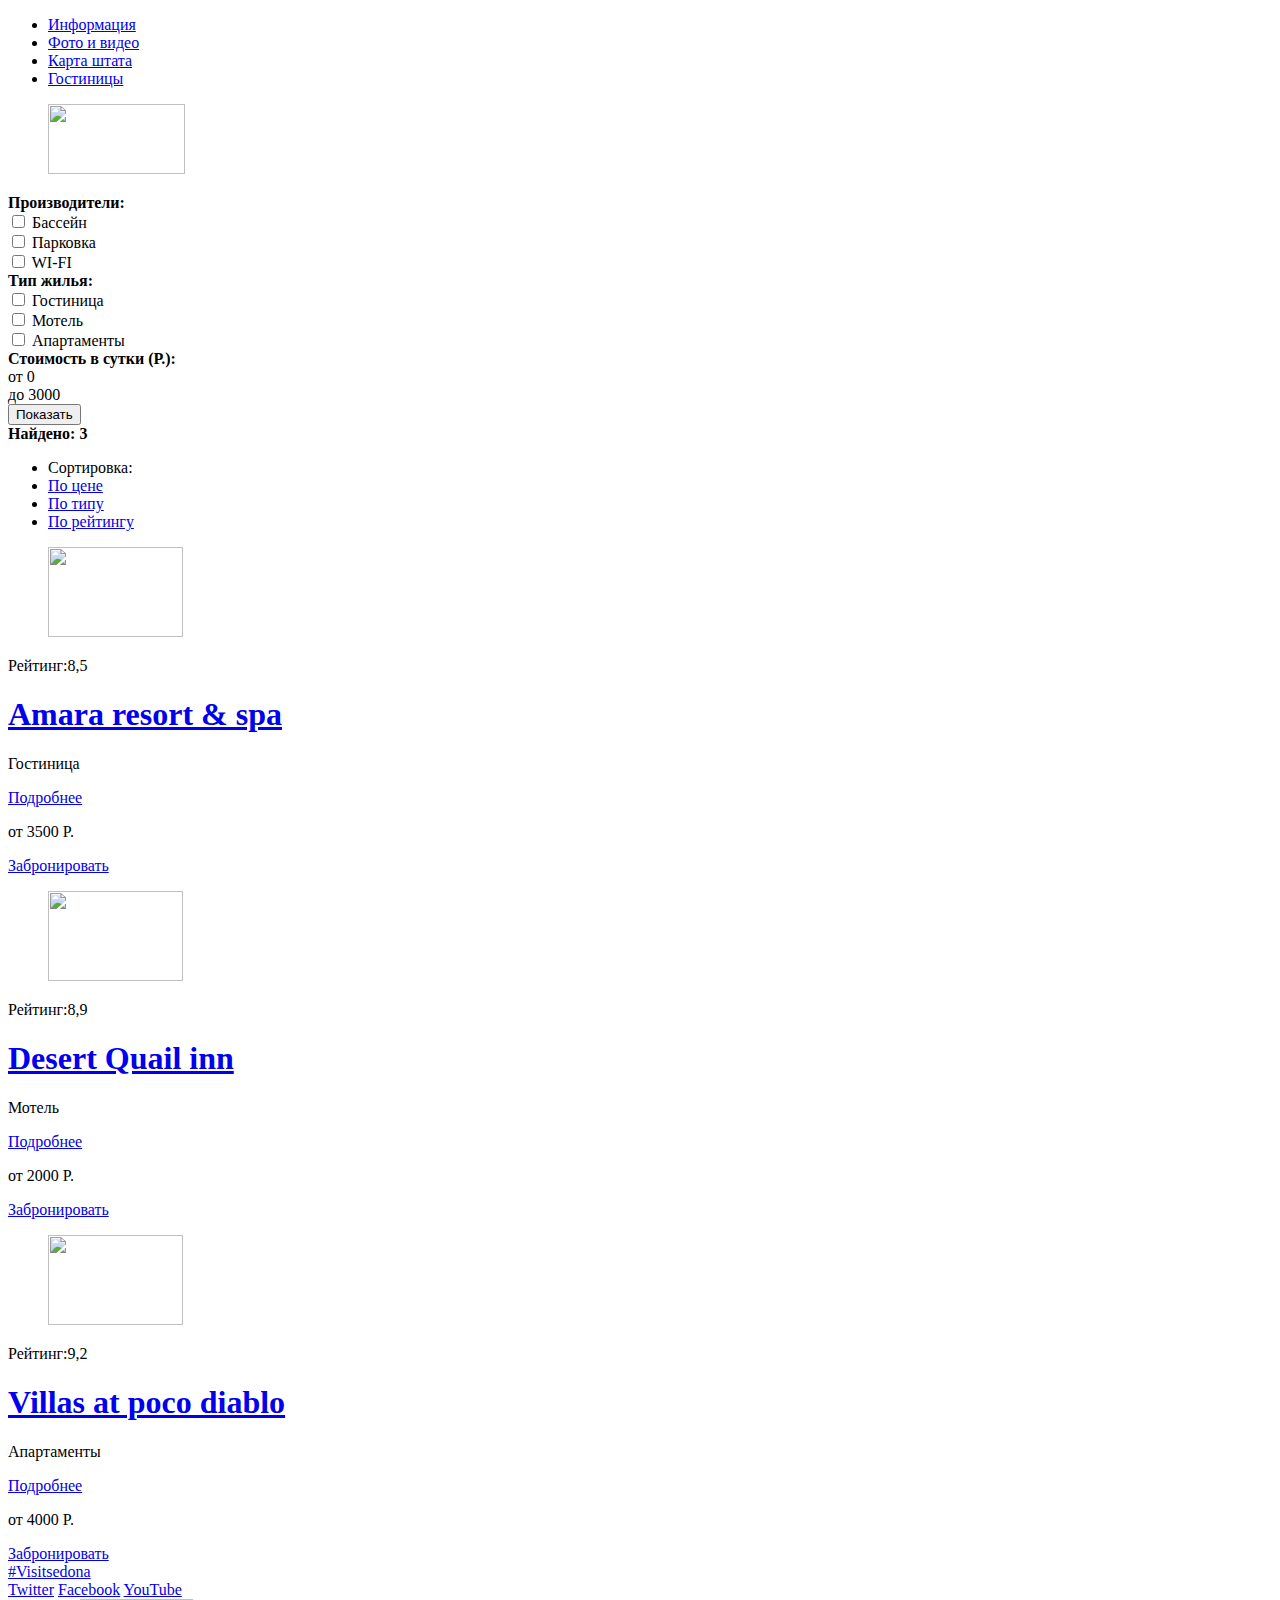
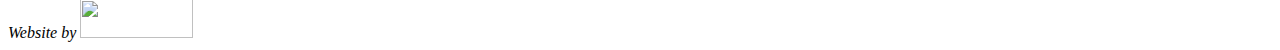
==== catalog.html @ 5a9388bd "Исправила разметку страницы "каталог" личного проекта" ====
<!DOCTYPE html>
<html lang="ru">
	<head>
		<meta charset="utf-8">
    	<title>Sedona</title>
	</head>
	<body>
		<div class="container">
			<header>
				<nav class="main-navigation">
					<ul>
						<li>
							<a href="#">Информация</a>
						</li>
						<li>
							<a href="#">Фото и видео</a>		
						</li>
						<li>
							<a href="#">Карта штата</a>
						</li>
						<li>
							<a href="#">Гостиницы</a>
						</li>
					</ul>
				</nav>
				<figure class="logo">
					<img src="http://placehold.it/137x70" width="137" height="70">
				</figure>
			</header>
			<main>
				<div class="filter">
					<form action="catalog.html" method="past">
						<div class="filter-infrastructure">
							<b>Производители:</b>
							<div>
								<input type="checkbox" name="" id="pool">
								<label for="pool">Бассейн</label>
							</div>
							<div>
								<input type="checkbox" name="" id="parking">
								<label for="parking">Парковка</label>
							</div>
							<div>
								<input type="checkbox" name="" id="wi-fi">
								<label for="wi-fi">WI-FI</label>
							</div>		
						</div>
						<div class="filter-infrastructure">
							<b>Тип жилья:</b>
							<div>
								<input type="checkbox" name="" id="hotel">
								<label for="hotel">Гостиница</label>
							</div>
							<div>
								<input type="checkbox" name="" id="motel">
								<label for="motel">Мотель</label>
							</div>
							<div>
								<input type="checkbox" name="" id="apartments">
								<label for="apartments">Апартаменты</label>
							</div>
						</div>
						<div class="cost-per-day"> <!--Переделать после вебинара на эту тему-->
							<b>Стоимость в сутки (Р.):</b>
							<div class="price">
								<div class="min-price">от 0</div>
								<div class="max-price">до 3000</div>
		            		</div>
							<div class="range-controls">
		                		<div class="scale">
		                			<div class="bar"></div>
		                		</div>
		                		<div class="toggle min-toggle"></div>
		                		<div class="toggle max-toggle"></div>
		            		</div>
		            		<button class="btn">Показать</button>
						</div>
					</form>
				</div>
				<div class="sorting-list">
					<b class="sorting-list-title">Найдено: 3</b>
					<ul>
						<li>Сортировка:</li>
						<li><a class="active" href="#">По цене</a></li>
						<li><a href="#">По типу</a></li>
						<li><a href="#">По рейтингу</a></li>
					</ul>
					<div class="sorting-list-arrow">
						<a href="#"><i class=""></i></a> <!--Добавить стрелки с помощью иконочного шрифта-->
						<a class="active" href="#"><i class=""></i></a><!--Добавить стрелки с помощью иконочного шрифта-->
					</div>
				</div>
				<div class="hotels-item">
					<article class="hotel">
						<figure>
							<img src="http://placehold.it/135x90" width="135" height="90">
						</figure>
					</article>
					<div class="rating">
						<div class="rating-star">
							<i></i> <!--Добавить звездочки-->
							<i></i>
							<i></i>
							<i></i>
						</div>
						<p>Рейтинг:8,5</p>
					</div>
					<div class="hotel-content">
						<a href="#"><h1>Amara resort &amp; spa</h1></a>
						<div class="about-hotel">
							<p>Гостиница</p>
							<a class="btn read-more" href="#">Подробнее</a>
						</div>
						<div class="price-hotel">
							<p>от 3500 P.</p>
							<a class="btn book" href="#">Забронировать</a>
						</div>
					</div>	
				</div>
				<div class="hotels-item">
					<article class="hotel">
						<figure>
							<img src="http://placehold.it/135x90" width="135" height="90">
						</figure>
					</article>
					<div class="rating">
						<div class="rating-star">
							<i></i> <!--Добавить звездочки-->
							<i></i>
						</div>
						<p>Рейтинг:8,9</p>
					</div>
					<div class="hotel-content">
						<a href="#"><h1>Desert Quail inn</h1></a>
						<div class="about-hotel">
							<p>Мотель</p>
							<a class="btn read-more" href="#">Подробнее</a>
						</div>
						<div class="price-hotel">
							<p>от 2000 P.</p>
							<a class="btn book" href="#">Забронировать</a>
						</div>
					</div>	
				</div>
				<div class="hotels-item">
					<article class="hotel">
						<figure>
							<img src="http://placehold.it/135x90" width="135" height="90">
						</figure>
					</article>
					<div class="rating">
						<div class="rating-star">
							<i></i> <!--Добавить звездочки-->
							<i></i>
							<i></i>
						</div>
						<p>Рейтинг:9,2</p>
					</div>
					<div class="hotel-content">
						<a href="#"><h1>Villas at poco diablo</h1></a>
						<div class="about-hotel">
							<p>Апартаменты</p>
							<a class="btn read-more" href="#">Подробнее</a>
						</div>
						<div class="price-hotel">
							<p>от 4000 P.</p>
							<a class="btn book" href="#">Забронировать</a>
						</div>
					</div>	
				</div>	
			</main>
			<footer>
				<a class="hashtag"href="#">#Visitsedona</a>
				<div class="footer-social">
	    			<a class="social-btn social-btn-tw" href="#">Twitter</a>
	    			<a class="social-btn social-btn-fb" href="#">Facebook</a>
	    			<a class="social-btn social-btn-you" href="#">YouTube</a>
				</div>
				<address class="footer-website">
					Website by
					<a class="website" href="#">
	    				<img src="http://placehold.it/113x39" width="113" height="39">
	    			</a>
				</address>
			</footer>
		</div>
	</body>
</html>
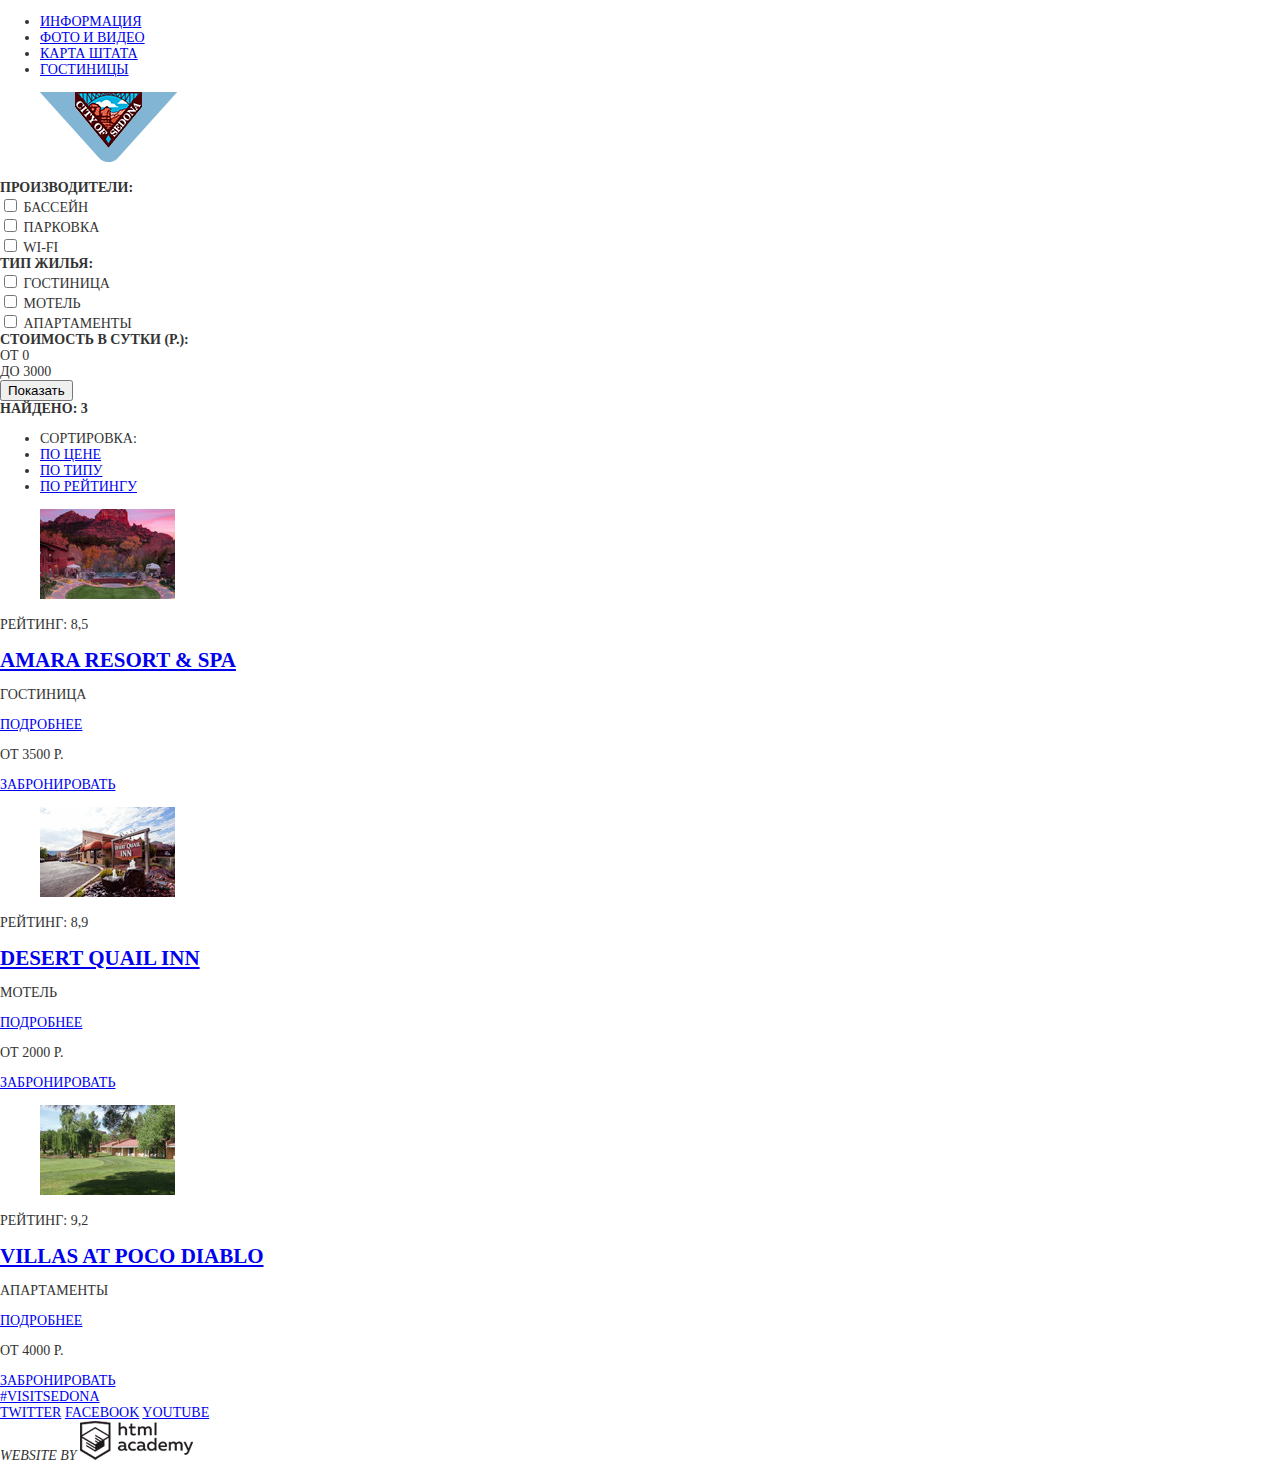
==== commit a7504c5e: "Подготовила графику и текстовые стили личного проекта" ====
--- a/catalog.html
+++ b/catalog.html
@@ -3,6 +3,7 @@
 	<head>
 		<meta charset="utf-8">
     	<title>Sedona</title>
+    	<link href="css/style.css" rel="stylesheet">
 	</head>
 	<body>
 		<div class="container">
@@ -24,7 +25,7 @@
 					</ul>
 				</nav>
 				<figure class="logo">
-					<img src="http://placehold.it/137x70" width="137" height="70">
+					<img src="img/logo.png" width="137" height="70"> <!--Добавить картинку-->
 				</figure>
 			</header>
 			<main>
@@ -93,7 +94,7 @@
 				<div class="hotels-item">
 					<article class="hotel">
 						<figure>
-							<img src="http://placehold.it/135x90" width="135" height="90">
+							<img src="img/content-hotel1.jpg" width="135" height="90"> <!--Добавить картинку-->
 						</figure>
 					</article>
 					<div class="rating">
@@ -103,7 +104,7 @@
 							<i></i>
 							<i></i>
 						</div>
-						<p>Рейтинг:8,5</p>
+						<p>Рейтинг: 8,5</p>
 					</div>
 					<div class="hotel-content">
 						<a href="#"><h1>Amara resort &amp; spa</h1></a>
@@ -120,7 +121,7 @@
 				<div class="hotels-item">
 					<article class="hotel">
 						<figure>
-							<img src="http://placehold.it/135x90" width="135" height="90">
+							<img src="img/content-hotel2.jpg" width="135" height="90"> <!--Добавить картинку-->
 						</figure>
 					</article>
 					<div class="rating">
@@ -128,7 +129,7 @@
 							<i></i> <!--Добавить звездочки-->
 							<i></i>
 						</div>
-						<p>Рейтинг:8,9</p>
+						<p>Рейтинг: 8,9</p>
 					</div>
 					<div class="hotel-content">
 						<a href="#"><h1>Desert Quail inn</h1></a>
@@ -145,7 +146,7 @@
 				<div class="hotels-item">
 					<article class="hotel">
 						<figure>
-							<img src="http://placehold.it/135x90" width="135" height="90">
+							<img src="img/content-hotel3.jpg" width="135" height="90"> <!--Добавить картинку-->
 						</figure>
 					</article>
 					<div class="rating">
@@ -154,7 +155,7 @@
 							<i></i>
 							<i></i>
 						</div>
-						<p>Рейтинг:9,2</p>
+						<p>Рейтинг: 9,2</p>
 					</div>
 					<div class="hotel-content">
 						<a href="#"><h1>Villas at poco diablo</h1></a>
@@ -179,7 +180,7 @@
 				<address class="footer-website">
 					Website by
 					<a class="website" href="#">
-	    				<img src="http://placehold.it/113x39" width="113" height="39">
+	    				<img src="img/logo-html-academy.png" width="113" height="39"> <!--Добавить картинку-->
 	    			</a>
 				</address>
 			</footer>
--- a/css/style.css
+++ b/css/style.css
@@ -0,0 +1,25 @@
+body {
+	color: #333333;
+	font-family: PT Sans;
+	font-size: 14px;
+	margin: 0;
+	text-transform: uppercase;
+}
+
+h1 {
+	font-size: 21px;
+	font-weight: bold;
+	line-height: 26px;
+}
+
+h2.reason-title, h3.features-name {
+	font-size: 21px;
+	font-weight: bold;
+	line-height: 21px;
+}
+
+b.intrested {
+	font-size: 30px;
+	font-weight: bold;
+	line-height: 24px;
+}
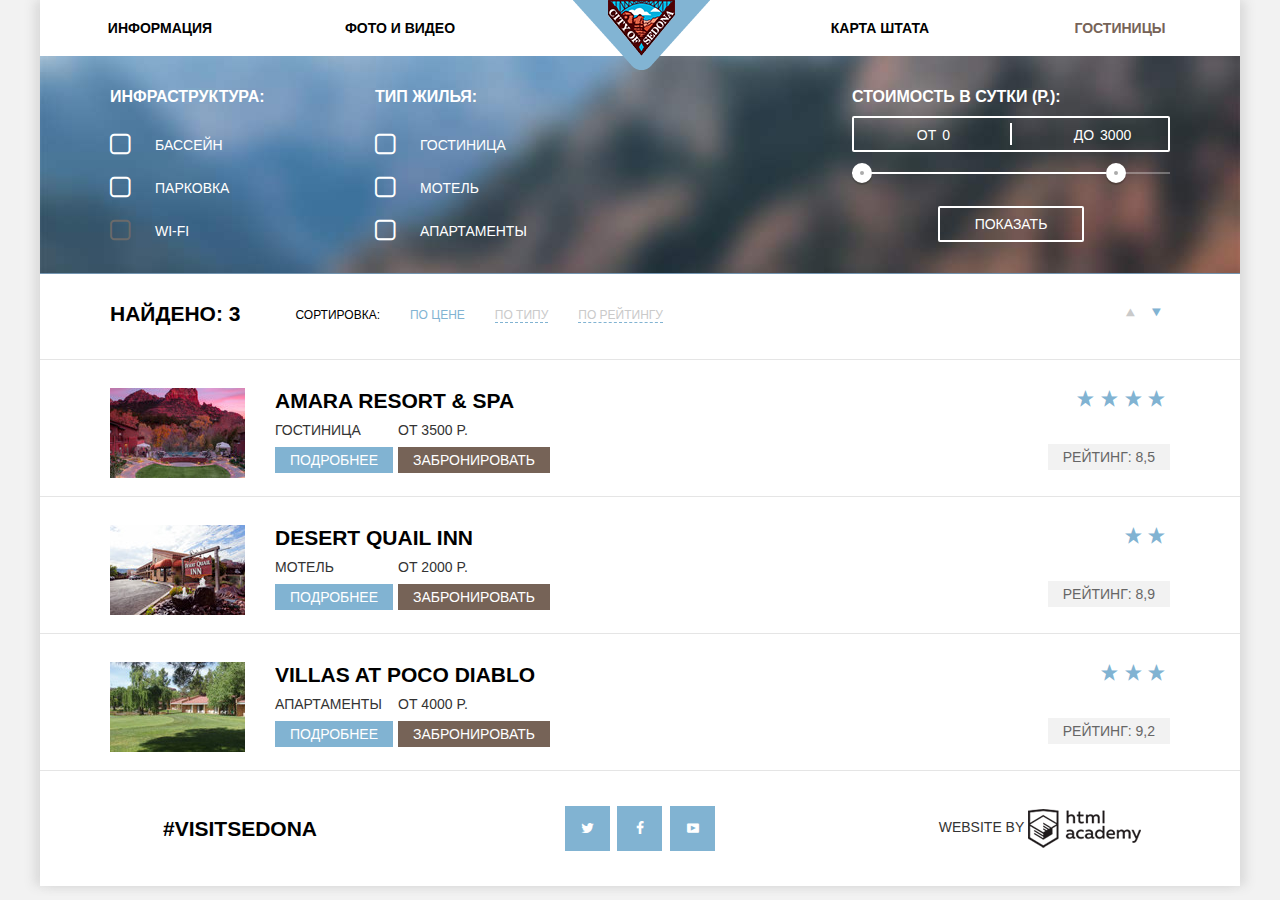
==== commit 21f2bdb2: "Завершила верстку проекта "Седона"" ====
--- a/catalog.html
+++ b/catalog.html
@@ -3,36 +3,28 @@
 	<head>
 		<meta charset="utf-8">
     	<title>Sedona</title>
+    	<link href="css/normalize.css" rel="stylesheet">
     	<link href="css/style.css" rel="stylesheet">
+    	<link rel="stylesheet" href="css/symbols-sedona.css">
 	</head>
 	<body>
 		<div class="container">
-			<header>
-				<nav class="main-navigation">
-					<ul>
-						<li>
-							<a href="#">Информация</a>
-						</li>
-						<li>
-							<a href="#">Фото и видео</a>		
-						</li>
-						<li>
-							<a href="#">Карта штата</a>
-						</li>
-						<li>
-							<a href="#">Гостиницы</a>
-						</li>
-					</ul>
+			<header class="main-menu">
+				<a href="index.html">
+					<img class="logo" src="img/logo.png" width="137" height="70">
+				</a>
+				<nav class="main-navigation clearfix">
+					<a href="#">Информация</a>
+					<a href="#">Фото и видео</a>		
+					<a href="#">Карта штата</a>
+					<a class="active" href="#">Гостиницы</a>
 				</nav>
-				<figure class="logo">
-					<img src="img/logo.png" width="137" height="70"> <!--Добавить картинку-->
-				</figure>
 			</header>
 			<main>
-				<div class="filter">
-					<form action="catalog.html" method="past">
+				<div class="filter wrapper clearfix">
+					<form action="catalog.html" method="post">
 						<div class="filter-infrastructure">
-							<b>Производители:</b>
+							<b class="filter-title">Инфраструктура:</b>
 							<div>
 								<input type="checkbox" name="" id="pool">
 								<label for="pool">Бассейн</label>
@@ -42,12 +34,12 @@
 								<label for="parking">Парковка</label>
 							</div>
 							<div>
-								<input type="checkbox" name="" id="wi-fi">
+								<input type="checkbox" name="" id="wi-fi" disabled="disabled">
 								<label for="wi-fi">WI-FI</label>
 							</div>		
 						</div>
 						<div class="filter-infrastructure">
-							<b>Тип жилья:</b>
+							<b class="filter-title">Тип жилья:</b>
 							<div>
 								<input type="checkbox" name="" id="hotel">
 								<label for="hotel">Гостиница</label>
@@ -61,24 +53,24 @@
 								<label for="apartments">Апартаменты</label>
 							</div>
 						</div>
-						<div class="cost-per-day"> <!--Переделать после вебинара на эту тему-->
-							<b>Стоимость в сутки (Р.):</b>
-							<div class="price">
-								<div class="min-price">от 0</div>
-								<div class="max-price">до 3000</div>
+						<div class="filter-range">
+							<b class="filter-range-title">Стоимость в сутки (Р.):</b>
+							<div class="price-controls">
+								<label class="min-price">от <input type="text" name="min-price" value="0"></label>
+								<label class="max-price">до <input type="text" name="max-price" value="3000"></label>
 		            		</div>
 							<div class="range-controls">
 		                		<div class="scale">
 		                			<div class="bar"></div>
 		                		</div>
-		                		<div class="toggle min-toggle"></div>
-		                		<div class="toggle max-toggle"></div>
+		                		<div class="range-toggle range-toggle-min"></div>
+		                		<div class="range-toggle range-toggle-max"></div>
 		            		</div>
-		            		<button class="btn">Показать</button>
+		            		<button class="btn-transparent" type="submit">Показать</button>
 						</div>
 					</form>
 				</div>
-				<div class="sorting-list">
+				<div class="sorting-list wrapper clearfix">
 					<b class="sorting-list-title">Найдено: 3</b>
 					<ul>
 						<li>Сортировка:</li>
@@ -87,22 +79,22 @@
 						<li><a href="#">По рейтингу</a></li>
 					</ul>
 					<div class="sorting-list-arrow">
-						<a href="#"><i class=""></i></a> <!--Добавить стрелки с помощью иконочного шрифта-->
-						<a class="active" href="#"><i class=""></i></a><!--Добавить стрелки с помощью иконочного шрифта-->
+						<a href="#"><i class="icon-up-dir"></i></a>
+						<a class="active" href="#"><i class="icon-down-dir"></i></a>
 					</div>
 				</div>
-				<div class="hotels-item">
+				<div class="hotels-item wrapper">
 					<article class="hotel">
-						<figure>
-							<img src="img/content-hotel1.jpg" width="135" height="90"> <!--Добавить картинку-->
+						<figure class="hotel-image">
+							<img src="img/content-hotel1.jpg" width="135" height="90">
 						</figure>
 					</article>
 					<div class="rating">
 						<div class="rating-star">
-							<i></i> <!--Добавить звездочки-->
-							<i></i>
-							<i></i>
-							<i></i>
+							<i class="icon-star"></i>
+							<i class="icon-star"></i>
+							<i class="icon-star"></i>
+							<i class="icon-star"></i>
 						</div>
 						<p>Рейтинг: 8,5</p>
 					</div>
@@ -110,24 +102,24 @@
 						<a href="#"><h1>Amara resort &amp; spa</h1></a>
 						<div class="about-hotel">
 							<p>Гостиница</p>
-							<a class="btn read-more" href="#">Подробнее</a>
+							<a class="btn blue" href="#">Подробнее</a>
 						</div>
 						<div class="price-hotel">
 							<p>от 3500 P.</p>
-							<a class="btn book" href="#">Забронировать</a>
+							<a class="btn brown" href="#">Забронировать</a>
 						</div>
 					</div>	
 				</div>
-				<div class="hotels-item">
+				<div class="hotels-item wrapper">
 					<article class="hotel">
-						<figure>
-							<img src="img/content-hotel2.jpg" width="135" height="90"> <!--Добавить картинку-->
+						<figure class="hotel-image">
+							<img src="img/content-hotel2.jpg" width="135" height="90">
 						</figure>
 					</article>
 					<div class="rating">
 						<div class="rating-star">
-							<i></i> <!--Добавить звездочки-->
-							<i></i>
+							<i class="icon-star"></i>
+							<i class="icon-star"></i>
 						</div>
 						<p>Рейтинг: 8,9</p>
 					</div>
@@ -135,25 +127,25 @@
 						<a href="#"><h1>Desert Quail inn</h1></a>
 						<div class="about-hotel">
 							<p>Мотель</p>
-							<a class="btn read-more" href="#">Подробнее</a>
+							<a class="btn blue" href="#">Подробнее</a>
 						</div>
 						<div class="price-hotel">
 							<p>от 2000 P.</p>
-							<a class="btn book" href="#">Забронировать</a>
+							<a class="btn brown" href="#">Забронировать</a>
 						</div>
 					</div>	
 				</div>
-				<div class="hotels-item">
+				<div class="hotels-item wrapper">
 					<article class="hotel">
-						<figure>
-							<img src="img/content-hotel3.jpg" width="135" height="90"> <!--Добавить картинку-->
+						<figure class="hotel-image">
+							<img src="img/content-hotel3.jpg" width="135" height="90">
 						</figure>
 					</article>
 					<div class="rating">
 						<div class="rating-star">
-							<i></i> <!--Добавить звездочки-->
-							<i></i>
-							<i></i>
+							<i class="icon-star"></i>
+							<i class="icon-star"></i>
+							<i class="icon-star"></i>
 						</div>
 						<p>Рейтинг: 9,2</p>
 					</div>
@@ -161,27 +153,27 @@
 						<a href="#"><h1>Villas at poco diablo</h1></a>
 						<div class="about-hotel">
 							<p>Апартаменты</p>
-							<a class="btn read-more" href="#">Подробнее</a>
+							<a class="btn blue" href="#">Подробнее</a>
 						</div>
 						<div class="price-hotel">
 							<p>от 4000 P.</p>
-							<a class="btn book" href="#">Забронировать</a>
+							<a class="btn brown" href="#">Забронировать</a>
 						</div>
 					</div>	
 				</div>	
 			</main>
-			<footer>
-				<a class="hashtag"href="#">#Visitsedona</a>
+			<footer class="footer-wrapper clearfix">
+				<div class="footer-hashtag">
+					<a class="hashtag" href="#">#Visitsedona</a>
+				</div>
 				<div class="footer-social">
-	    			<a class="social-btn social-btn-tw" href="#">Twitter</a>
-	    			<a class="social-btn social-btn-fb" href="#">Facebook</a>
-	    			<a class="social-btn social-btn-you" href="#">YouTube</a>
+	    			<a class="social-btn" href="#">Twitter <i class="icon-twitter"></i></a>
+	    			<a class="social-btn" href="#">Facebook <i class="icon-facebook"></i></a>
+	    			<a class="social-btn" href="#">YouTube <i class="icon-youtube"></i></a>
 				</div>
 				<address class="footer-website">
-					Website by
-					<a class="website" href="#">
-	    				<img src="img/logo-html-academy.png" width="113" height="39"> <!--Добавить картинку-->
-	    			</a>
+					<span>Website by</span>
+					<a class="website" href="#"></a>
 				</address>
 			</footer>
 		</div>
--- a/css/style.css
+++ b/css/style.css
@@ -1,15 +1,82 @@
+* {
+	box-sizing: border-box;
+}
+
 body {
+	background-color: #f2f2f2;
 	color: #333333;
-	font-family: PT Sans;
+	font-family: "PT Sans", "Arial", sans-serif;
 	font-size: 14px;
 	margin: 0;
+	padding: 0;
 	text-transform: uppercase;
 }
 
+@font-face {
+  font-weight: normal;
+  font-style: normal;
+
+  font-family: "symbols-sedona";
+  src: url("../fonts/symbols-sedona.woff") format("woff"),
+       url("../fonts/symbols-sedona.woff2") format("woff2");
+}
+
+[class^="icon-"]::before,
+[class*=" icon-"]::before {
+  display: inline-block;
+  width: 1em;
+  margin-right: 0.2em;
+  margin-left: 0.2em;
+
+  font-weight: normal;
+  line-height: 1em;
+  font-family: "symbols-sedona";
+  text-align: center;
+  text-transform: none;
+  text-decoration: inherit;
+  font-style: normal;
+  font-variant: normal;
+
+  speak: none;
+}
+
+.icon-facebook::before { content: "\66"; } /* "f" */
+.icon-twitter::before { content: "\74"; } /* "t" */
+.icon-up-dir::before { content: "\25b2"; } /* "▲" */
+.icon-down-dir::before { content: "\25bc"; } /* "▼" */
+.icon-star::before { content: "\2605"; } /* "★" */
+.icon-check-off::before { content: "\2610"; } /* "☐" */
+.icon-check-on::before { content: "\2611"; } /* "☑" */
+.icon-calendar::before { content: "\e800"; } /* "" */
+.icon-plus::before { content: "\e801"; } /* "" */
+.icon-minus::before { content: "\e802"; } /* "" */
+.icon-youtube::before { content: "\f39e"; } /* "" */
+
+.clearfix {
+	content: "";
+	display: table;
+	clear: both;
+}
+
+.container {
+	background-color: #ffffff;
+	box-shadow: 6px 0 10px 0 #dbdbdb, 
+				-6px 0 10px 0 #dbdbdb;
+	margin: 0 auto;
+	width: 100%;
+	max-width: 1200px;
+	min-width: 768px;
+}
+
 h1 {
+	color: #000000;
 	font-size: 21px;
 	font-weight: bold;
 	line-height: 26px;
+}
+
+h3 {
+	color: #000000;
 }
 
 h2.reason-title, h3.features-name {
@@ -18,8 +85,796 @@
 	line-height: 21px;
 }
 
-b.intrested {
+b.interested-title {
 	font-size: 30px;
 	font-weight: bold;
 	line-height: 24px;
 }
+
+a {
+	color: #000000;
+	text-decoration: none;
+}
+
+img.logo {
+	margin-left: -67px;
+	left: 50%;
+	position: absolute;
+}
+
+.main-navigation {
+	width: 100%;
+}
+
+.main-navigation a {
+	display: block;
+	float: left;
+	font-weight: bold;
+	padding: 20px 0;
+	text-align: center;
+	width: 20%;
+} 
+
+.main-navigation a:hover {
+	color: #81b3d2;
+}
+
+.main-navigation a:active {
+	color: #cacaca;
+}
+
+.main-navigation a.active {
+	color: #766357;
+}
+
+.main-navigation a.active:hover {
+	color: #604e43;
+}
+
+.main-navigation a.active:active {
+	color: #dbd8d5;
+}
+
+.main-navigation a:nth-child(3) {
+	margin-left: 20%;
+}
+
+.promo-block {
+	background: #e4f1f9 url(../img/promo-block-bg.jpg) no-repeat;
+	text-align: center;
+	background-position: 50% 50%;
+}
+
+.promo-block .frame {
+	background: url(../img/promo-block-frame.png) no-repeat;
+	padding: 75px 0;
+	background-position: bottom center;
+}
+
+.reasons {
+	margin: 0 auto;
+	padding: 60px 0;
+	text-align: center;
+	width: 575px;
+}
+
+.reasons h1 {
+	padding: 0;
+	margin: 0;
+	margin-bottom: 32px;
+}
+
+.reasons p {
+	padding: 0;
+	margin: 0;
+}
+
+.main-reason {
+	color: #ffffff;
+	margin: 0;
+	width: 100%;
+	background-repeat: no-repeat;
+}
+
+.main-reason.reason-first {
+	background-image: url(../img/reason-image1.jpg);
+	background-position: center right;
+}
+
+.main-reason.reason-second {
+	background-image: url(../img/reason-image2.jpg);
+	background-position: center left;
+}
+
+.main-reason .reason-item {
+	width: 33.33333%;
+	background-color: #81b3d2;
+}
+
+.main-reason.reason-second .reason-item {
+	float: right;
+}
+
+.features-item,
+.reason-item {
+	float: left;
+	text-align: center;
+	width: 33.33333%;
+}
+
+.features {
+	width: 100%;
+}
+
+.features-item {
+	padding-top: 55px;
+    padding-bottom: 60px;
+}
+
+.features-item h3.features-name,
+.reason-item p.reason-number {
+	margin: 0;
+	margin-bottom: 27px;
+	margin-top: 27px;
+} 
+
+.features-item p.features-text {
+	padding: 0 45px;
+	margin: 0;
+}
+
+.reason-item {
+	padding-top: 45px;
+	padding-bottom: 38px;
+}
+
+.reason-item h2.reason-title {
+	margin: 0;
+	padding: 0;
+	padding: 0 50px;
+}
+
+.reason-item p.reason-text {
+	margin: 0;
+	word-wrap: break-word;
+    padding: 0 35px;
+}
+
+.additional-reasons {
+	background-color: #eeeeee;
+	width: 100%;
+}
+
+.interested {
+	margin: 0 auto;
+	padding-top: 60px;
+	text-align: center;
+	width: 480px;
+}
+
+b.interested-title {
+	padding: 0;
+	margin: 0;
+	margin-bottom: 30px;
+}
+
+p.interested-text {
+	line-height: 24px;
+	padding: 0;
+	margin: 0;
+	margin-top: 28px;
+	margin-bottom: 45px;
+}
+
+.form-wrapper p {
+	background-color: #766357;
+    color: #ffffff;
+    font-size: 21px;
+    font-weight: bold;
+    line-height: 26px;
+    margin: 0 auto;
+    padding: 29px 0;
+    text-align: center;
+    width: 575px;
+}
+
+.form {
+	background-color: #ffffff;
+	margin: 0 auto;
+    padding: 55px;
+    width: 575px;
+    font-size: 14px;
+    line-height: 26px;
+    font-weight: bold;
+}
+
+.form .btn {
+    background-color: #81b3d2;
+    color: #ffffff;
+    font-size: 21px;
+    font-weight: bold;
+    text-transform: uppercase;
+    font-family: "PT Sans", "Arial", sans-serif;
+    width: 458px;
+    border: none;
+    padding: 16px;
+    margin-top: 50px;
+}
+
+.form .btn:hover {
+    background-color: #669ec0;
+}
+
+.form .btn:active {
+    background-color: #5496bd;
+    color: #94b9d2;
+}
+
+.form-input {
+	margin-bottom: 35px;
+	width: 458px;
+    padding-bottom: 35px;
+}
+
+.form-input label {
+	float: left;
+	width: 113px;
+	cursor: pointer;
+	line-height: 39px;
+}
+
+.input-calendar {
+	float: left;
+	width: 345px;
+	position: relative;
+}
+
+.input-calendar i.icon-calendar {
+	position: absolute;
+    font-size: 21px;
+    color: #c2c2c2;
+    right: 3px;
+    top: calc(50% - 12.5px);
+    cursor: pointer;
+}
+
+.input-calendar i.icon-calendar:hover {
+	color: #000000;
+}
+
+.input-calendar i.icon-calendar:active {
+	color: #81b3d2;
+}
+
+.form-input input[type="text"],
+.form-input-adults input[type="text"],
+.form-input-children input[type="text"] {
+	background-color: #f2f2f2;
+	border: none;
+	font-family: "PT Sans", "Arial", sans-serif;
+	font-size: 14px;
+	font-weight: bold;
+	text-transform: uppercase;
+	padding: 10px;
+	outline: none;
+	width: 100%;
+}
+
+.form-input input[type="text"]:hover {
+	background-color: #ebebeb;
+	cursor: pointer;
+}
+
+.form-input input[type="text"]:focus {
+	background-color: #ffffff;
+	outline: 1px solid #e5e5e5;
+}
+
+.input-minus-plus input[type="text"] {
+	width: 114px;
+}
+
+.input-minus-plus {
+	width: 114px;
+	display: inline-block;
+	position: relative;
+}
+
+.input-minus-plus input[type="text"]:hover {
+	background-color: #ebebeb;
+	cursor: pointer;
+}
+
+.input-minus-plus input[type="text"]:focus {
+	background-color: #ffffff;
+	outline: 1px solid #e5e5e5;
+}
+
+.input-minus-plus i.icon-plus {
+    position: absolute;
+    font-size: 14px;
+    line-height: 26px;
+    color: #c2c2c2;
+    right: 5px;
+    top: calc(50% - 13px);
+    cursor: pointer;
+}
+
+.input-minus-plus i.icon-minus {
+    position: absolute;
+    font-size: 14px;
+    line-height: 26px;
+    color: #c2c2c2;
+    right: 85px;
+    top: calc(50% - 13px);
+    cursor: pointer;
+}
+
+.input-minus-plus i.icon-minus:hover,
+.input-minus-plus i.icon-plus:hover {
+	color: #000000;
+}
+
+.input-minus-plus i.icon-minus:active,
+.input-minus-plus i.icon-plus:active {
+	color: #81b3d2;
+}
+
+.form-input-adults input[type="text"],
+.form-input-children input[type="text"] {
+	text-align: center;
+}
+
+.form-input-adults,
+.form-input-children {
+	float: left;
+}
+
+.form-input-adults label {
+    float: left;
+    width: 113px;
+    line-height: 36px;
+}
+
+.form-input-adults .input-minus-plus {
+    width: 114px;
+    position: relative;
+    float: left;
+}
+
+.form-input-children .input-minus-plus {
+	float: left;
+}
+
+.form-input-children label {
+	padding-left: 55px;
+    float: left;
+    padding-right: 25px;
+    line-height: 39px;
+}
+
+.wrapper {
+	padding-left: 70px;
+	padding-right: 70px;
+}
+
+.filter {
+	background: #7395b1 url(../img/filter-bg.jpg) no-repeat;
+	color: #ffffff;
+	padding-top: 30px;
+	padding-bottom: 10px;
+	padding-left: 70px;
+    padding-right: 70px;
+    width: 100%;
+}
+
+b.filter-title {
+	display: block;
+	font-size: 16px;
+	line-height: 21px;
+	margin-bottom: 28px;
+}
+
+input[type="checkbox"] {
+	display: none;
+}
+
+input[type="checkbox"] + label {
+	display: block;
+	margin: 22px 0;
+	line-height: 21px;
+	padding-left: 45px;
+	position: relative;
+	cursor: pointer;
+}
+
+input[type="checkbox"] + label::before {
+	content: "\2610";
+	position: absolute;
+	top: 0;
+	left: 0;
+	width: 10px;
+	height: 10px;
+	font-family: "symbols-sedona";
+	font-size: 26px;
+}
+
+input[type="checkbox"]:checked + label::before {
+	content: "\2611";
+}
+
+input[type="checkbox"]:disabled + label::before {
+	content: "\2610";
+	color: #6a6a6a;
+}
+
+.filter-infrastructure {
+	float: left;
+	width: 25%;
+}
+
+.filter-range {
+	float: right;
+	width: 30%;
+}
+
+b.filter-range-title {
+	display: block;
+	font-size: 16px;
+	line-height: 21px;
+	margin-bottom: 9px;
+}
+
+.price-controls {
+	position: relative;
+	border: 2px solid #ffffff;
+	border-radius: 2px;
+	font-size: 0;
+	height: 36px;
+	margin-bottom: 20px;
+}
+
+.price-controls::after {
+	content: "";
+	position: absolute;
+	top: 50%;
+	left: 50%;
+	background: #ffffff;
+	transform: translate(-50%, -50%);
+	width: 2px;
+	height: 22px;
+}
+
+.price-controls label {
+	display: inline-block;
+	font-size: 14px;
+	line-height: 32px;
+	vertical-align: top;
+	cursor: pointer;
+}
+
+.price-controls .min-price,
+.price-controls .max-price {
+	width: 50%;
+	padding-left: 20%;
+}
+
+.price-controls input {
+	width: 59%;
+	margin: 0;
+	color: inherit;
+	font: inherit;
+	background: none;
+	border: none;
+	outline: none;
+}
+
+.range-controls {
+	position: relative;
+	margin-bottom: 32px;
+}
+
+.range-controls .scale {
+	height: 2px;
+	background: rgba(255, 255, 255, 0.3);
+}
+
+.range-controls .bar {
+	width: 80%;
+	height: 2px;
+	background: #ffffff;
+}
+
+.range-toggle {
+	position: absolute;
+	top: -9px;
+	padding: 2px;
+	background: #ababab;
+	border: 8px solid #ffffff;
+	border-radius: 50%;
+	box-shadow: 0 2px 1px 0 rgba(0, 1, 1, 0.2);
+	cursor: pointer;
+}
+
+.range-toggle:hover {
+	background: #1c4f80;
+}
+
+.range-toggle-min {
+	left: 0;
+}
+
+.range-toggle-max {
+	left: 80%;
+}
+
+.btn-transparent {
+	display: block;
+	margin: 0 auto;
+	padding: 6px 35px;
+	font-size: 14px;
+	line-height: 20px;
+	color: #ffffff;
+	text-transform: uppercase;
+	background: transparent;
+	border: 2px solid #ffffff;
+	border-radius: 2px;
+	outline: none;
+	cursor: pointer; 
+}
+
+.btn-transparent:hover {
+	color: #000000;
+	background: #ffffff;
+}
+
+.sorting-list, .hotels-item {
+	border-bottom: 1px solid #e5e5e5;
+	padding-bottom: 28px;
+	padding-top: 28px;
+	width: 100%;
+}
+
+b.sorting-list-title {
+	color: #000000;
+	font-size: 21px;
+	float: left;
+}
+
+.sorting-list ul {
+	display: inline-block;
+	line-height: 26px;
+	margin-bottom: 0;
+	margin-top: 0;
+}
+
+.sorting-list li {
+	color: #000000;
+	float: left;
+	font-size: 12px;
+	list-style-type: none;
+	padding-left: 15px;
+	padding-right: 15px;
+}
+
+.sorting-list a.active {
+	border-bottom: none;
+	color: #81b3d2;
+}
+
+.sorting-list a {
+	border-bottom: 1px dashed #81b3d2;
+	color: #cacaca;
+}
+
+.sorting-list a:hover {
+	color: #81b3d2;
+}
+
+.sorting-list a:active {
+	color: #000000;
+}
+
+.sorting-list-arrow {
+	float: right;
+	font-size: 0;
+}
+
+.sorting-list-arrow a {
+	border-bottom: none;
+	font-size: 19px;
+}
+
+.hotels-item .hotel-image {
+	padding: 0;
+	margin: 0;
+	line-height: 0;
+}
+
+.hotels-item .hotel {
+	float: left;
+	padding-right: 30px;
+}
+
+.hotels-item .rating {
+	float: right;
+}
+
+.hotels-item .rating p {
+	background-color: #f2f2f2;
+	color: #666666;
+	margin: 0;
+	padding: 5px 15px;
+}
+
+.hotels-item .rating-star {
+	color: #81b3d2;
+	font-size: 0;
+	margin-bottom: 34px;
+	text-align: right;
+}
+
+.hotels-item .rating-star i {
+	font-size: 19px;
+}
+
+.rating-star .icon-star { 
+	margin: 0; 
+	margin-left: -3px;
+}
+
+.hotel-content h1 {
+	margin: 0;
+}
+
+.hotel-content a h1 {
+	color: #000000;
+}
+
+.hotel-content a:hover h1 {
+	color: #81b3d2;
+}
+
+.hotel-content a:active h1 {
+	color: #cacaca;
+}
+
+.hotel-content p {
+	color: #333333;
+	font-size: 14px;
+	margin-bottom: 14px;
+	margin-top: 8px;
+}
+
+.hotel-content .about-hotel {
+	float: left;
+	margin-right: 5px;
+}
+
+.hotel-content .price-hotel {
+	display: inline-block;
+}
+
+.hotel-content a.btn {
+	padding: 5px 15px;
+}
+
+.hotel-content a.blue {
+	background-color: #81b3d2;
+	color: #ffffff;
+}
+
+.hotel-content a.blue:hover {
+	background-color: #669ec0;
+}
+
+.hotel-content a.blue:active {
+	background-color: #5496bd;
+	color: #94b9d2;
+}
+
+.hotel-content a.brown {
+	background-color: #766357;
+	color: #ffffff;
+}
+
+.hotel-content a.brown:hover {
+	background-color: #604e43;
+}
+
+.hotel-content a.brown:active {
+	background-color: #503e33;
+	color: #928a85;
+}
+
+.map {
+	background: #f2f1ef url(../img/map.jpg) no-repeat;
+	padding-bottom: 80px;
+	background-position: 50% 50%;
+	width: 100%;
+}
+
+.footer-wrapper {
+	padding: 35px 0 35px 0;
+	width: 100%;
+}
+
+.footer-hashtag {
+	display: inline-block;
+    vertical-align: middle;
+    text-align: center;
+    width: 33.33333%;
+} 
+
+.footer-social {
+	display: inline-block;
+	text-align: center;
+    width: 33.33333%;
+}
+
+.footer-website {
+	display: inline-block;
+	font-style: normal;
+	text-align: center;
+	width: 33.33333%;
+}
+
+.footer-website span {
+	display: inline-block;
+	text-align: left;
+}
+
+a.hashtag {
+	font-size: 21px;
+	font-weight: bold;
+}
+
+a.social-btn {
+	background-color: #81b3d2;
+	color: #ffffff;
+	display: inline-block;
+	font-size: 0;
+	height: 45px;
+	margin-right: 4px;
+	position: relative;
+	text-align: center;
+	width: 45px;
+	vertical-align: middle;
+}
+
+a.social-btn i {
+	font-size: 14px;
+	line-height: 45px;
+}
+
+a.social-btn:hover {
+	background-color: #669ec0;
+}
+
+a.social-btn:active {
+	background-color: #5496bd;
+	color: #88b6d1;
+}
+
+a.social-btn:last-child {
+	margin-right: 0;
+}
+
+a.website {
+	display: inline-block;
+	height: 39px;
+	width: 113px;
+	background: #ffffff url(../img/logo-html-academy.png) no-repeat;
+	vertical-align: middle;
+}
+
+a.website:hover {
+	background: #ffffff url(../img/logo-html-academy-blue.png) no-repeat;
+}
+
+a.website:active {
+	background: #ffffff url(../img/logo-html-academy-gray.png) no-repeat;
+}
+
+
+
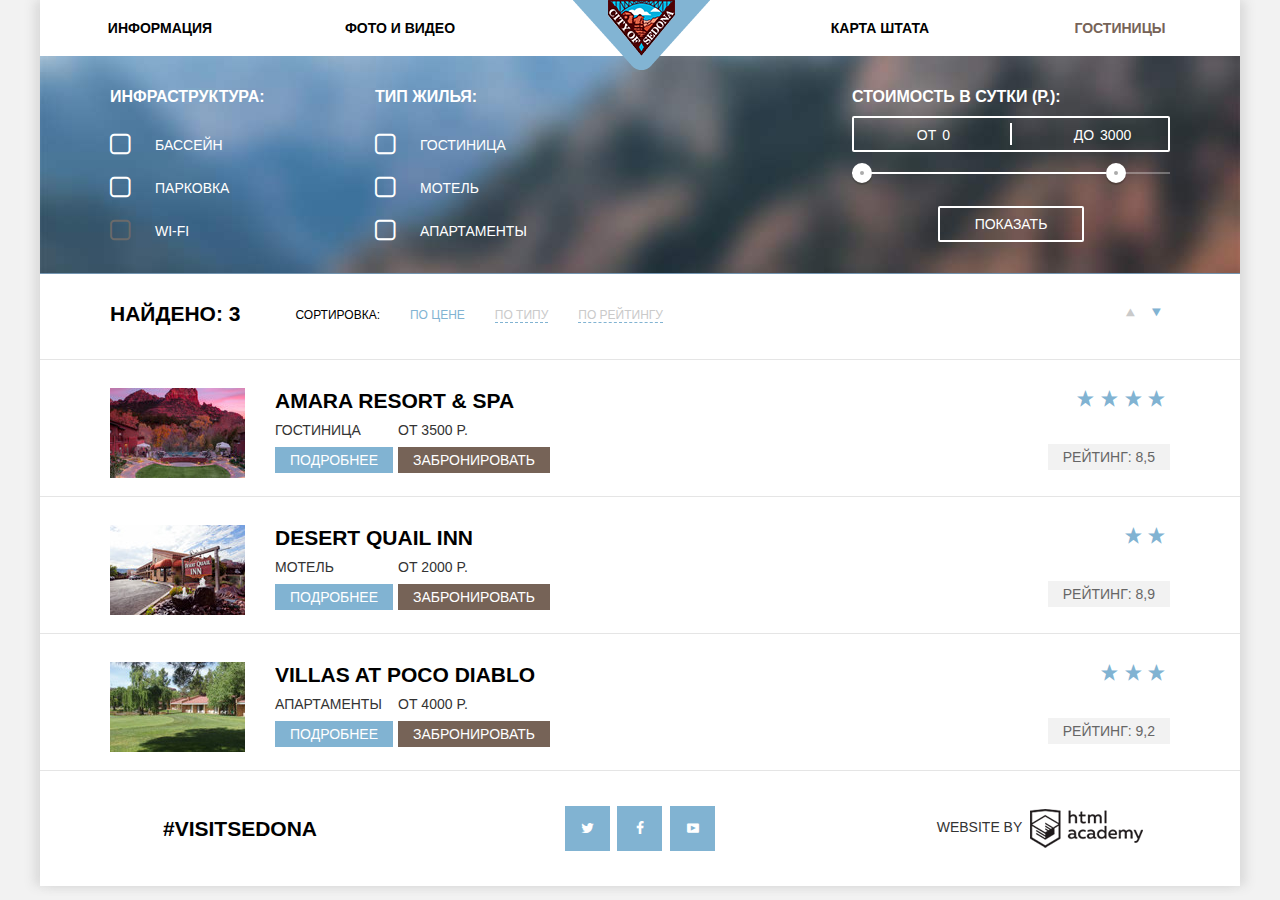
==== commit c0d68624: "Добавлены  атрибуты alt, name" ====
--- a/catalog.html
+++ b/catalog.html
@@ -1,181 +1,181 @@
 <!DOCTYPE html>
 <html lang="ru">
-	<head>
-		<meta charset="utf-8">
-    	<title>Sedona</title>
-    	<link href="css/normalize.css" rel="stylesheet">
-    	<link href="css/style.css" rel="stylesheet">
-    	<link rel="stylesheet" href="css/symbols-sedona.css">
-	</head>
-	<body>
-		<div class="container">
-			<header class="main-menu">
-				<a href="index.html">
-					<img class="logo" src="img/logo.png" width="137" height="70">
-				</a>
-				<nav class="main-navigation clearfix">
-					<a href="#">Информация</a>
-					<a href="#">Фото и видео</a>		
-					<a href="#">Карта штата</a>
-					<a class="active" href="#">Гостиницы</a>
-				</nav>
-			</header>
-			<main>
-				<div class="filter wrapper clearfix">
-					<form action="catalog.html" method="post">
-						<div class="filter-infrastructure">
-							<b class="filter-title">Инфраструктура:</b>
-							<div>
-								<input type="checkbox" name="" id="pool">
-								<label for="pool">Бассейн</label>
-							</div>
-							<div>
-								<input type="checkbox" name="" id="parking">
-								<label for="parking">Парковка</label>
-							</div>
-							<div>
-								<input type="checkbox" name="" id="wi-fi" disabled="disabled">
-								<label for="wi-fi">WI-FI</label>
-							</div>		
-						</div>
-						<div class="filter-infrastructure">
-							<b class="filter-title">Тип жилья:</b>
-							<div>
-								<input type="checkbox" name="" id="hotel">
-								<label for="hotel">Гостиница</label>
-							</div>
-							<div>
-								<input type="checkbox" name="" id="motel">
-								<label for="motel">Мотель</label>
-							</div>
-							<div>
-								<input type="checkbox" name="" id="apartments">
-								<label for="apartments">Апартаменты</label>
-							</div>
-						</div>
-						<div class="filter-range">
-							<b class="filter-range-title">Стоимость в сутки (Р.):</b>
-							<div class="price-controls">
-								<label class="min-price">от <input type="text" name="min-price" value="0"></label>
-								<label class="max-price">до <input type="text" name="max-price" value="3000"></label>
-		            		</div>
-							<div class="range-controls">
-		                		<div class="scale">
-		                			<div class="bar"></div>
-		                		</div>
-		                		<div class="range-toggle range-toggle-min"></div>
-		                		<div class="range-toggle range-toggle-max"></div>
-		            		</div>
-		            		<button class="btn-transparent" type="submit">Показать</button>
-						</div>
-					</form>
-				</div>
-				<div class="sorting-list wrapper clearfix">
-					<b class="sorting-list-title">Найдено: 3</b>
-					<ul>
-						<li>Сортировка:</li>
-						<li><a class="active" href="#">По цене</a></li>
-						<li><a href="#">По типу</a></li>
-						<li><a href="#">По рейтингу</a></li>
-					</ul>
-					<div class="sorting-list-arrow">
-						<a href="#"><i class="icon-up-dir"></i></a>
-						<a class="active" href="#"><i class="icon-down-dir"></i></a>
-					</div>
-				</div>
-				<div class="hotels-item wrapper">
-					<article class="hotel">
-						<figure class="hotel-image">
-							<img src="img/content-hotel1.jpg" width="135" height="90">
-						</figure>
-					</article>
-					<div class="rating">
-						<div class="rating-star">
-							<i class="icon-star"></i>
-							<i class="icon-star"></i>
-							<i class="icon-star"></i>
-							<i class="icon-star"></i>
-						</div>
-						<p>Рейтинг: 8,5</p>
-					</div>
-					<div class="hotel-content">
-						<a href="#"><h1>Amara resort &amp; spa</h1></a>
-						<div class="about-hotel">
-							<p>Гостиница</p>
-							<a class="btn blue" href="#">Подробнее</a>
-						</div>
-						<div class="price-hotel">
-							<p>от 3500 P.</p>
-							<a class="btn brown" href="#">Забронировать</a>
-						</div>
-					</div>	
-				</div>
-				<div class="hotels-item wrapper">
-					<article class="hotel">
-						<figure class="hotel-image">
-							<img src="img/content-hotel2.jpg" width="135" height="90">
-						</figure>
-					</article>
-					<div class="rating">
-						<div class="rating-star">
-							<i class="icon-star"></i>
-							<i class="icon-star"></i>
-						</div>
-						<p>Рейтинг: 8,9</p>
-					</div>
-					<div class="hotel-content">
-						<a href="#"><h1>Desert Quail inn</h1></a>
-						<div class="about-hotel">
-							<p>Мотель</p>
-							<a class="btn blue" href="#">Подробнее</a>
-						</div>
-						<div class="price-hotel">
-							<p>от 2000 P.</p>
-							<a class="btn brown" href="#">Забронировать</a>
-						</div>
-					</div>	
-				</div>
-				<div class="hotels-item wrapper">
-					<article class="hotel">
-						<figure class="hotel-image">
-							<img src="img/content-hotel3.jpg" width="135" height="90">
-						</figure>
-					</article>
-					<div class="rating">
-						<div class="rating-star">
-							<i class="icon-star"></i>
-							<i class="icon-star"></i>
-							<i class="icon-star"></i>
-						</div>
-						<p>Рейтинг: 9,2</p>
-					</div>
-					<div class="hotel-content">
-						<a href="#"><h1>Villas at poco diablo</h1></a>
-						<div class="about-hotel">
-							<p>Апартаменты</p>
-							<a class="btn blue" href="#">Подробнее</a>
-						</div>
-						<div class="price-hotel">
-							<p>от 4000 P.</p>
-							<a class="btn brown" href="#">Забронировать</a>
-						</div>
-					</div>	
-				</div>	
-			</main>
-			<footer class="footer-wrapper clearfix">
-				<div class="footer-hashtag">
-					<a class="hashtag" href="#">#Visitsedona</a>
-				</div>
-				<div class="footer-social">
-	    			<a class="social-btn" href="#">Twitter <i class="icon-twitter"></i></a>
-	    			<a class="social-btn" href="#">Facebook <i class="icon-facebook"></i></a>
-	    			<a class="social-btn" href="#">YouTube <i class="icon-youtube"></i></a>
-				</div>
-				<address class="footer-website">
-					<span>Website by</span>
-					<a class="website" href="#"></a>
-				</address>
-			</footer>
-		</div>
-	</body>
+<head>
+  <meta charset="utf-8">
+  <title>Sedona</title>
+  <link href="css/normalize.css" rel="stylesheet">
+  <link href="css/style.css" rel="stylesheet">
+  <link rel="stylesheet" href="css/symbols-sedona.css">
+</head>
+<body>
+  <div class="container">
+    <header class="main-menu">
+      <a href="index.html">
+        <img class="logo" src="img/logo.png" width="137" height="70" alt="logo">
+      </a>
+      <nav class="main-navigation clearfix">
+        <a href="#">Информация</a>
+        <a href="#">Фото и видео</a>		
+        <a href="#">Карта штата</a>
+        <a class="active" href="#">Гостиницы</a>
+      </nav>
+    </header>
+    <main>
+      <div class="filter wrapper clearfix">
+        <form action="catalog.html" method="post">
+          <div class="filter-infrastructure">
+            <b class="filter-title">Инфраструктура:</b>
+            <div>
+              <input type="checkbox" name="pool" id="pool">
+              <label for="pool">Бассейн</label>
+            </div>
+            <div>
+              <input type="checkbox" name="parking" id="parking">
+              <label for="parking">Парковка</label>
+            </div>
+            <div>
+              <input type="checkbox" name="wi-fi" id="wi-fi" disabled="disabled">
+              <label for="wi-fi">WI-FI</label>
+            </div>		
+          </div>
+          <div class="filter-infrastructure">
+            <b class="filter-title">Тип жилья:</b>
+            <div>
+              <input type="checkbox" name="hotel" id="hotel">
+              <label for="hotel">Гостиница</label>
+            </div>
+            <div>
+              <input type="checkbox" name="motel" id="motel">
+              <label for="motel">Мотель</label>
+            </div>
+            <div>
+              <input type="checkbox" name="apartments" id="apartments">
+              <label for="apartments">Апартаменты</label>
+            </div>
+          </div>
+          <div class="filter-range">
+            <b class="filter-range-title">Стоимость в сутки (Р.):</b>
+            <div class="price-controls">
+              <label class="min-price">от <input type="text" name="min-price" value="0"></label>
+              <label class="max-price">до <input type="text" name="max-price" value="3000"></label>
+            </div>
+            <div class="range-controls">
+              <div class="scale">
+                <div class="bar"></div>
+              </div>
+              <div class="range-toggle range-toggle-min"></div>
+              <div class="range-toggle range-toggle-max"></div>
+            </div>
+            <button class="btn-transparent" type="submit">Показать</button>
+          </div>
+        </form>
+      </div>
+      <div class="sorting-list wrapper clearfix">
+        <b class="sorting-list-title">Найдено: 3</b>
+        <ul>
+          <li>Сортировка:</li>
+          <li><a class="active" href="#">По цене</a></li>
+          <li><a href="#">По типу</a></li>
+          <li><a href="#">По рейтингу</a></li>
+        </ul>
+        <div class="sorting-list-arrow">
+          <a href="#"><i class="icon-up-dir"></i></a>
+          <a class="active" href="#"><i class="icon-down-dir"></i></a>
+        </div>
+      </div>
+      <article class="hotels-item wrapper">
+        <div class="hotel">
+          <figure class="hotel-image">
+            <img src="img/content-hotel1.jpg" width="135" height="90" alt="hotel-image">
+          </figure>
+        </div>
+        <div class="rating">
+          <div class="rating-star">
+            <i class="icon-star"></i>
+            <i class="icon-star"></i>
+            <i class="icon-star"></i>
+            <i class="icon-star"></i>
+          </div>
+          <p>Рейтинг: 8,5</p>
+        </div>
+        <div class="hotel-content">
+          <a href="#"><h1>Amara resort &amp; spa</h1></a>
+          <div class="about-hotel">
+            <p>Гостиница</p>
+            <a class="btn blue" href="#">Подробнее</a>
+          </div>
+          <div class="price-hotel">
+            <p>от 3500 P.</p>
+            <a class="btn brown" href="#">Забронировать</a>
+          </div>
+        </div>	
+      </article>
+      <article class="hotels-item wrapper">
+        <div class="hotel">
+          <figure class="hotel-image">
+            <img src="img/content-hotel2.jpg" width="135" height="90" alt="hotel-image">
+          </figure>
+        </div>
+        <div class="rating">
+          <div class="rating-star">
+            <i class="icon-star"></i>
+            <i class="icon-star"></i>
+          </div>
+          <p>Рейтинг: 8,9</p>
+        </div>
+        <div class="hotel-content">
+          <a href="#"><h1>Desert Quail inn</h1></a>
+          <div class="about-hotel">
+            <p>Мотель</p>
+            <a class="btn blue" href="#">Подробнее</a>
+          </div>
+          <div class="price-hotel">
+            <p>от 2000 P.</p>
+            <a class="btn brown" href="#">Забронировать</a>
+          </div>
+        </div>	
+      </article>
+      <article class="hotels-item wrapper">
+        <div class="hotel">
+          <figure class="hotel-image">
+            <img src="img/content-hotel3.jpg" width="135" height="90" alt="hotel-image">
+          </figure>
+        </div>
+        <div class="rating">
+          <div class="rating-star">
+            <i class="icon-star"></i>
+            <i class="icon-star"></i>
+            <i class="icon-star"></i>
+          </div>
+          <p>Рейтинг: 9,2</p>
+        </div>
+        <div class="hotel-content">
+          <a href="#"><h1>Villas at poco diablo</h1></a>
+          <div class="about-hotel">
+            <p>Апартаменты</p>
+            <a class="btn blue" href="#">Подробнее</a>
+          </div>
+          <div class="price-hotel">
+            <p>от 4000 P.</p>
+            <a class="btn brown" href="#">Забронировать</a>
+          </div>
+        </div>	
+      </article>	
+    </main>
+    <footer class="footer-wrapper clearfix">
+      <div class="footer-hashtag">
+        <a class="hashtag" href="#">#Visitsedona</a>
+      </div>
+      <div class="footer-social">
+        <a class="social-btn" href="#">Twitter <i class="icon-twitter"></i></a>
+        <a class="social-btn" href="#">Facebook <i class="icon-facebook"></i></a>
+        <a class="social-btn" href="#">YouTube <i class="icon-youtube"></i></a>
+      </div>
+      <address class="footer-website">
+        <span>Website by</span>
+        <a class="website" href="#"></a>
+      </address>
+    </footer>
+  </div>
+</body>
 </html>--- a/css/style.css
+++ b/css/style.css
@@ -89,6 +89,9 @@
 	font-size: 30px;
 	font-weight: bold;
 	line-height: 24px;
+	padding: 0;
+	margin: 0;
+	margin-bottom: 30px;
 }
 
 a {
@@ -100,6 +103,7 @@
 	margin-left: -67px;
 	left: 50%;
 	position: absolute;
+    z-index: 1;
 }
 
 .main-navigation {
@@ -141,14 +145,19 @@
 
 .promo-block {
 	background: #e4f1f9 url(../img/promo-block-bg.jpg) no-repeat;
-	text-align: center;
 	background-position: 50% 50%;
-}
-
-.promo-block .frame {
-	background: url(../img/promo-block-frame.png) no-repeat;
+	position: relative;
+}
+
+.promo-block img.promo-block-frame {
+	position: absolute;
+	width: 100%;
+	bottom: 0px;
+}
+
+.promo-block .promo-block-slogan {
+	text-align: center;
 	padding: 75px 0;
-	background-position: bottom center;
 }
 
 .reasons {
@@ -187,16 +196,17 @@
 }
 
 .main-reason .reason-item {
-	width: 33.33333%;
+	width: 34%;
 	background-color: #81b3d2;
+	float: left;
+	text-align: center;
 }
 
 .main-reason.reason-second .reason-item {
 	float: right;
 }
 
-.features-item,
-.reason-item {
+.features-item, .reason-item {
 	float: left;
 	text-align: center;
 	width: 33.33333%;
@@ -250,12 +260,6 @@
 	padding-top: 60px;
 	text-align: center;
 	width: 480px;
-}
-
-b.interested-title {
-	padding: 0;
-	margin: 0;
-	margin-bottom: 30px;
 }
 
 p.interested-text {
@@ -822,6 +826,7 @@
 .footer-website span {
 	display: inline-block;
 	text-align: left;
+	padding-right: 4px;
 }
 
 a.hashtag {
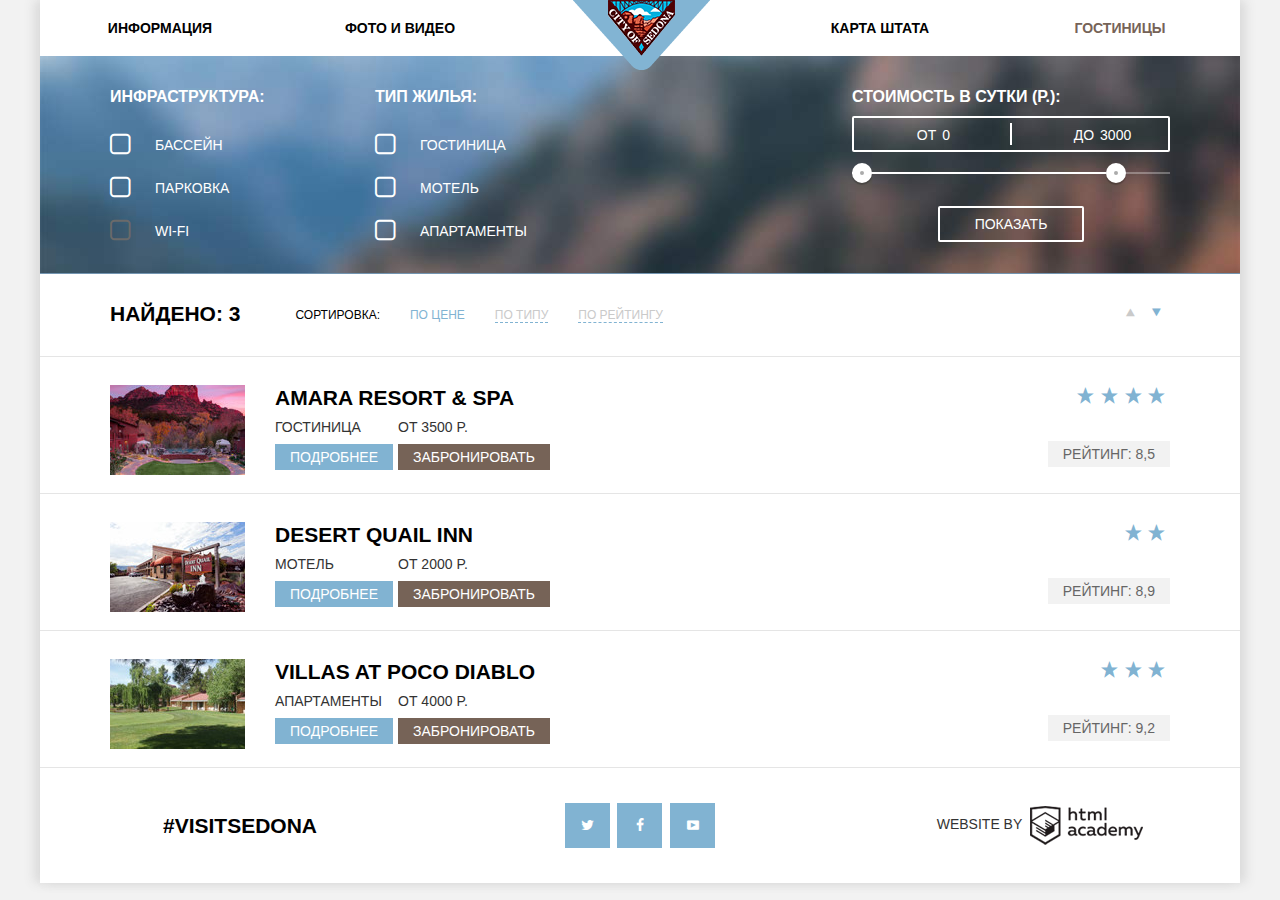
==== commit f54c8b1b: "Исправлены ошибки по критериям" ====
--- a/catalog.html
+++ b/catalog.html
@@ -5,7 +5,6 @@
   <title>Sedona</title>
   <link href="css/normalize.css" rel="stylesheet">
   <link href="css/style.css" rel="stylesheet">
-  <link rel="stylesheet" href="css/symbols-sedona.css">
 </head>
 <body>
   <div class="container">
@@ -72,16 +71,16 @@
       </div>
       <div class="sorting-list wrapper clearfix">
         <b class="sorting-list-title">Найдено: 3</b>
+        <div class="sorting-list-arrow">
+          <a href="#"><i class="icon-up-dir"></i></a>
+          <a class="active" href="#"><i class="icon-down-dir"></i></a>
+        </div>
         <ul>
           <li>Сортировка:</li>
           <li><a class="active" href="#">По цене</a></li>
           <li><a href="#">По типу</a></li>
           <li><a href="#">По рейтингу</a></li>
         </ul>
-        <div class="sorting-list-arrow">
-          <a href="#"><i class="icon-up-dir"></i></a>
-          <a class="active" href="#"><i class="icon-down-dir"></i></a>
-        </div>
       </div>
       <article class="hotels-item wrapper">
         <div class="hotel">
@@ -99,7 +98,7 @@
           <p>Рейтинг: 8,5</p>
         </div>
         <div class="hotel-content">
-          <a href="#"><h1>Amara resort &amp; spa</h1></a>
+          <h1><a class="hotel-content-title" href="#">Amara resort &amp; spa</a></h1>
           <div class="about-hotel">
             <p>Гостиница</p>
             <a class="btn blue" href="#">Подробнее</a>
@@ -124,7 +123,7 @@
           <p>Рейтинг: 8,9</p>
         </div>
         <div class="hotel-content">
-          <a href="#"><h1>Desert Quail inn</h1></a>
+          <h1><a class="hotel-content-title" href="#">Desert Quail inn</a></h1>
           <div class="about-hotel">
             <p>Мотель</p>
             <a class="btn blue" href="#">Подробнее</a>
@@ -150,7 +149,7 @@
           <p>Рейтинг: 9,2</p>
         </div>
         <div class="hotel-content">
-          <a href="#"><h1>Villas at poco diablo</h1></a>
+          <h1><a class="hotel-content-title" href="#">Villas at poco diablo</a></h1>
           <div class="about-hotel">
             <p>Апартаменты</p>
             <a class="btn blue" href="#">Подробнее</a>
--- a/css/style.css
+++ b/css/style.css
@@ -17,8 +17,8 @@
   font-style: normal;
 
   font-family: "symbols-sedona";
-  src: url("../fonts/symbols-sedona.woff") format("woff"),
-       url("../fonts/symbols-sedona.woff2") format("woff2");
+  src: url("../fonts/symbols-sedona.woff") format("woff"), 
+  url("../fonts/symbols-sedona.woff2") format("woff2");
 }
 
 [class^="icon-"]::before,
@@ -40,17 +40,39 @@
   speak: none;
 }
 
-.icon-facebook::before { content: "\66"; } /* "f" */
-.icon-twitter::before { content: "\74"; } /* "t" */
-.icon-up-dir::before { content: "\25b2"; } /* "▲" */
-.icon-down-dir::before { content: "\25bc"; } /* "▼" */
-.icon-star::before { content: "\2605"; } /* "★" */
-.icon-check-off::before { content: "\2610"; } /* "☐" */
-.icon-check-on::before { content: "\2611"; } /* "☑" */
-.icon-calendar::before { content: "\e800"; } /* "" */
-.icon-plus::before { content: "\e801"; } /* "" */
-.icon-minus::before { content: "\e802"; } /* "" */
-.icon-youtube::before { content: "\f39e"; } /* "" */
+.icon-facebook::before {
+	content: "\66";
+} /* "f" */
+.icon-twitter::before {
+	content: "\74";
+} /* "t" */
+.icon-up-dir::before {
+	content: "\25b2";
+} /* "▲" */
+.icon-down-dir::before {
+	content: "\25bc";
+} /* "▼" */
+.icon-star::before {
+	content: "\2605"; 
+} /* "★" */
+.icon-check-off::before {
+	content: "\2610"; 
+} /* "☐" */
+.icon-check-on::before {
+	content: "\2611"; 
+} /* "☑" */
+.icon-calendar::before {
+	content: "\e800"; 
+} /* "" */
+.icon-plus::before {
+	content: "\e801"; 
+} /* "" */
+.icon-minus::before {
+	content: "\e802"; 
+} /* "" */
+.icon-youtube::before {
+	content: "\f39e"; 
+} /* "" */
 
 .clearfix {
 	content: "";
@@ -60,8 +82,7 @@
 
 .container {
 	background-color: #ffffff;
-	box-shadow: 6px 0 10px 0 #dbdbdb, 
-				-6px 0 10px 0 #dbdbdb;
+	box-shadow: 6px 0 10px 0 #dbdbdb, -6px 0 10px 0 #dbdbdb;
 	margin: 0 auto;
 	width: 100%;
 	max-width: 1200px;
@@ -103,7 +124,7 @@
 	margin-left: -67px;
 	left: 50%;
 	position: absolute;
-    z-index: 1;
+	z-index: 1;
 }
 
 .main-navigation {
@@ -218,7 +239,7 @@
 
 .features-item {
 	padding-top: 55px;
-    padding-bottom: 60px;
+  padding-bottom: 60px;
 }
 
 .features-item h3.features-name,
@@ -247,7 +268,7 @@
 .reason-item p.reason-text {
 	margin: 0;
 	word-wrap: break-word;
-    padding: 0 35px;
+  padding: 0 35px;
 }
 
 .additional-reasons {
@@ -270,54 +291,56 @@
 	margin-bottom: 45px;
 }
 
-.form-wrapper p {
+.form-wrapper a {
+	display: block;
 	background-color: #766357;
-    color: #ffffff;
-    font-size: 21px;
-    font-weight: bold;
-    line-height: 26px;
-    margin: 0 auto;
-    padding: 29px 0;
-    text-align: center;
-    width: 575px;
+  color: #ffffff;
+  font-size: 21px;
+  font-weight: bold;
+  line-height: 26px;
+  margin: 0 auto;
+  padding: 29px 0;
+  text-align: center;
+  width: 575px;
+  cursor: pointer;
 }
 
 .form {
 	background-color: #ffffff;
 	margin: 0 auto;
-    padding: 55px;
-    width: 575px;
-    font-size: 14px;
-    line-height: 26px;
-    font-weight: bold;
+  padding: 55px;
+  width: 575px;
+  font-size: 14px;
+  line-height: 26px;
+  font-weight: bold;
 }
 
 .form .btn {
-    background-color: #81b3d2;
-    color: #ffffff;
-    font-size: 21px;
-    font-weight: bold;
-    text-transform: uppercase;
-    font-family: "PT Sans", "Arial", sans-serif;
-    width: 458px;
-    border: none;
-    padding: 16px;
-    margin-top: 50px;
+  background-color: #81b3d2;
+  color: #ffffff;
+  font-size: 21px;
+  font-weight: bold;
+  text-transform: uppercase;
+  font-family: "PT Sans", "Arial", sans-serif;
+  width: 458px;
+  border: none;
+  padding: 16px;
+  margin-top: 50px;
 }
 
 .form .btn:hover {
-    background-color: #669ec0;
+  background-color: #669ec0;
 }
 
 .form .btn:active {
-    background-color: #5496bd;
-    color: #94b9d2;
+  background-color: #5496bd;
+  color: #94b9d2;
 }
 
 .form-input {
 	margin-bottom: 35px;
 	width: 458px;
-    padding-bottom: 35px;
+  padding-bottom: 35px;
 }
 
 .form-input label {
@@ -335,11 +358,11 @@
 
 .input-calendar i.icon-calendar {
 	position: absolute;
-    font-size: 21px;
-    color: #c2c2c2;
-    right: 3px;
-    top: calc(50% - 12.5px);
-    cursor: pointer;
+  font-size: 21px;
+  color: #c2c2c2;
+  right: 3px;
+  top: calc(50% - 12.5px);
+  cursor: pointer;
 }
 
 .input-calendar i.icon-calendar:hover {
@@ -381,6 +404,7 @@
 .input-minus-plus {
 	width: 114px;
 	display: inline-block;
+	vertical-align: middle;
 	position: relative;
 }
 
@@ -395,23 +419,23 @@
 }
 
 .input-minus-plus i.icon-plus {
-    position: absolute;
-    font-size: 14px;
-    line-height: 26px;
-    color: #c2c2c2;
-    right: 5px;
-    top: calc(50% - 13px);
-    cursor: pointer;
+  position: absolute;
+  font-size: 14px;
+  line-height: 26px;
+  color: #c2c2c2;
+  right: 5px;
+  top: calc(50% - 13px);
+  cursor: pointer;
 }
 
 .input-minus-plus i.icon-minus {
-    position: absolute;
-    font-size: 14px;
-    line-height: 26px;
-    color: #c2c2c2;
-    right: 85px;
-    top: calc(50% - 13px);
-    cursor: pointer;
+  position: absolute;
+  font-size: 14px;
+  line-height: 26px;
+  color: #c2c2c2;
+  right: 85px;
+  top: calc(50% - 13px);
+  cursor: pointer;
 }
 
 .input-minus-plus i.icon-minus:hover,
@@ -435,15 +459,15 @@
 }
 
 .form-input-adults label {
-    float: left;
-    width: 113px;
-    line-height: 36px;
+  float: left;
+  width: 113px;
+  line-height: 36px;
 }
 
 .form-input-adults .input-minus-plus {
-    width: 114px;
-    position: relative;
-    float: left;
+  width: 114px;
+  position: relative;
+  float: left;
 }
 
 .form-input-children .input-minus-plus {
@@ -452,9 +476,9 @@
 
 .form-input-children label {
 	padding-left: 55px;
-    float: left;
-    padding-right: 25px;
-    line-height: 39px;
+  float: left;
+  padding-right: 25px;
+  line-height: 39px;
 }
 
 .wrapper {
@@ -468,8 +492,8 @@
 	padding-top: 30px;
 	padding-bottom: 10px;
 	padding-left: 70px;
-    padding-right: 70px;
-    width: 100%;
+  padding-right: 70px;
+  width: 100%;
 }
 
 b.filter-title {
@@ -643,13 +667,16 @@
 	color: #000000;
 	font-size: 21px;
 	float: left;
+	max-width: 26%;
 }
 
 .sorting-list ul {
 	display: inline-block;
+	vertical-align: middle;
 	line-height: 26px;
 	margin-bottom: 0;
 	margin-top: 0;
+	max-width: 65%;
 }
 
 .sorting-list li {
@@ -731,15 +758,15 @@
 	margin: 0;
 }
 
-.hotel-content a h1 {
+.hotel-content a.hotel-content-title {
 	color: #000000;
 }
 
-.hotel-content a:hover h1 {
+.hotel-content a.hotel-content-title:hover {
 	color: #81b3d2;
 }
 
-.hotel-content a:active h1 {
+.hotel-content a.hotel-content-title:active {
 	color: #cacaca;
 }
 
@@ -805,19 +832,21 @@
 
 .footer-hashtag {
 	display: inline-block;
-    vertical-align: middle;
-    text-align: center;
-    width: 33.33333%;
+  vertical-align: middle;
+  text-align: center;
+  width: 33.33333%;
 } 
 
 .footer-social {
 	display: inline-block;
+	vertical-align: middle;
 	text-align: center;
-    width: 33.33333%;
+  width: 33.33333%;
 }
 
 .footer-website {
 	display: inline-block;
+	vertical-align: middle;
 	font-style: normal;
 	text-align: center;
 	width: 33.33333%;
@@ -879,7 +908,4 @@
 
 a.website:active {
 	background: #ffffff url(../img/logo-html-academy-gray.png) no-repeat;
-}
-
-
-
+}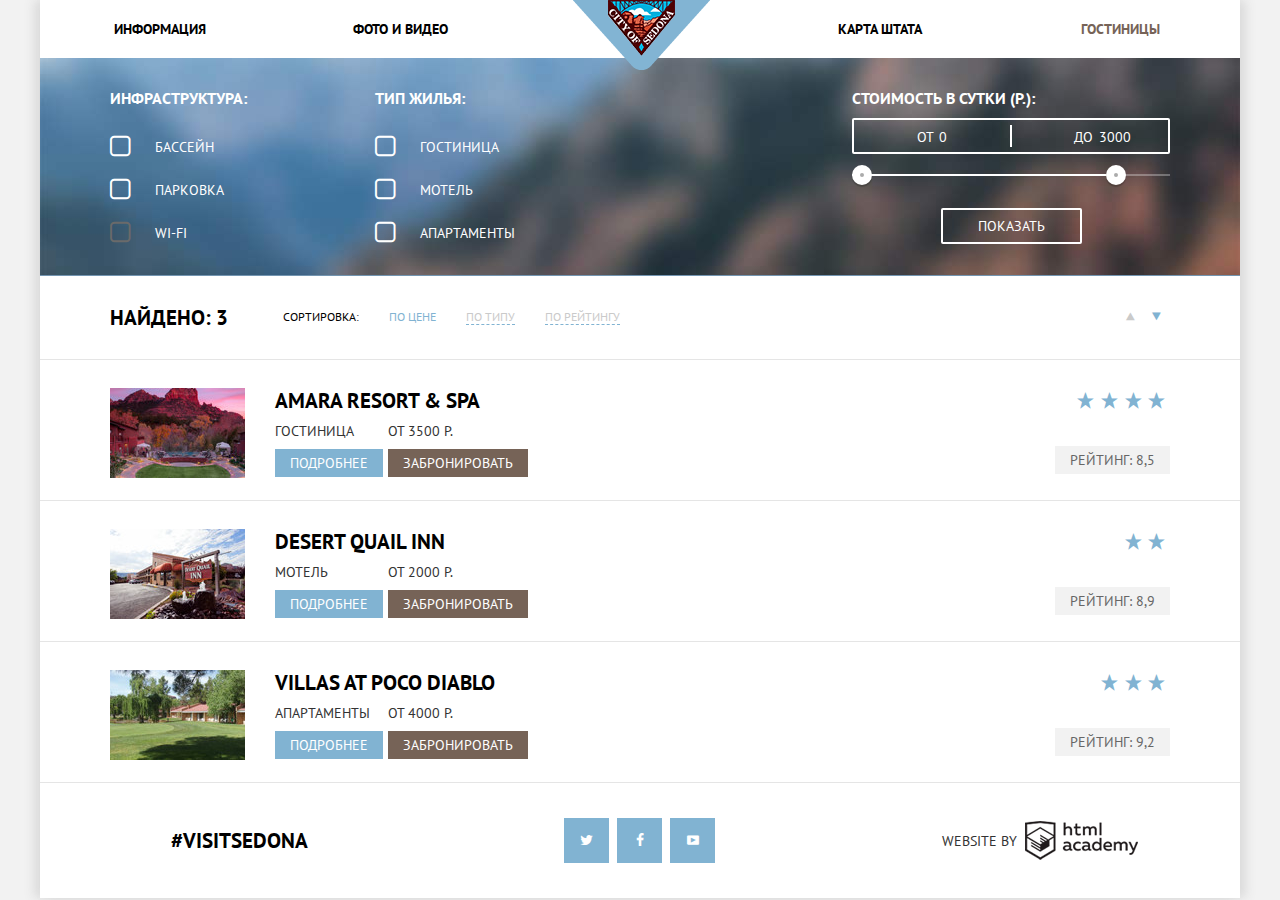
==== commit 95a1341a: "Исправлены ошибки по критериям (2)" ====
--- a/catalog.html
+++ b/catalog.html
@@ -4,6 +4,7 @@
   <meta charset="utf-8">
   <title>Sedona</title>
   <link href="css/normalize.css" rel="stylesheet">
+  <link href="https://fonts.googleapis.com/css?family=PT+Sans:400,700" rel="stylesheet" type="text/css">
   <link href="css/style.css" rel="stylesheet">
 </head>
 <body>
@@ -14,7 +15,7 @@
       </a>
       <nav class="main-navigation clearfix">
         <a href="#">Информация</a>
-        <a href="#">Фото и видео</a>		
+        <a href="#">Фото и видео</a>
         <a href="#">Карта штата</a>
         <a class="active" href="#">Гостиницы</a>
       </nav>
@@ -35,7 +36,7 @@
             <div>
               <input type="checkbox" name="wi-fi" id="wi-fi" disabled="disabled">
               <label for="wi-fi">WI-FI</label>
-            </div>		
+            </div>
           </div>
           <div class="filter-infrastructure">
             <b class="filter-title">Тип жилья:</b>
@@ -107,7 +108,7 @@
             <p>от 3500 P.</p>
             <a class="btn brown" href="#">Забронировать</a>
           </div>
-        </div>	
+        </div>
       </article>
       <article class="hotels-item wrapper">
         <div class="hotel">
@@ -132,7 +133,7 @@
             <p>от 2000 P.</p>
             <a class="btn brown" href="#">Забронировать</a>
           </div>
-        </div>	
+        </div>
       </article>
       <article class="hotels-item wrapper">
         <div class="hotel">
@@ -158,8 +159,8 @@
             <p>от 4000 P.</p>
             <a class="btn brown" href="#">Забронировать</a>
           </div>
-        </div>	
-      </article>	
+        </div>
+      </article>
     </main>
     <footer class="footer-wrapper clearfix">
       <div class="footer-hashtag">
--- a/css/style.css
+++ b/css/style.css
@@ -1,15 +1,15 @@
 * {
-	box-sizing: border-box;
+  box-sizing: border-box;
 }
 
 body {
-	background-color: #f2f2f2;
-	color: #333333;
-	font-family: "PT Sans", "Arial", sans-serif;
-	font-size: 14px;
-	margin: 0;
-	padding: 0;
-	text-transform: uppercase;
+  background-color: #f2f2f2;
+  color: #333333;
+  font-family: "PT Sans", "Arial", sans-serif;
+  font-size: 14px;
+  margin: 0;
+  padding: 0;
+  text-transform: uppercase;
 }
 
 @font-face {
@@ -41,259 +41,259 @@
 }
 
 .icon-facebook::before {
-	content: "\66";
+  content: "\66";
 } /* "f" */
 .icon-twitter::before {
-	content: "\74";
+  content: "\74";
 } /* "t" */
 .icon-up-dir::before {
-	content: "\25b2";
+  content: "\25b2";
 } /* "▲" */
 .icon-down-dir::before {
-	content: "\25bc";
+  content: "\25bc";
 } /* "▼" */
 .icon-star::before {
-	content: "\2605"; 
+  content: "\2605"; 
 } /* "★" */
 .icon-check-off::before {
-	content: "\2610"; 
+  content: "\2610"; 
 } /* "☐" */
 .icon-check-on::before {
-	content: "\2611"; 
+  content: "\2611"; 
 } /* "☑" */
 .icon-calendar::before {
-	content: "\e800"; 
+  content: "\e800"; 
 } /* "" */
 .icon-plus::before {
-	content: "\e801"; 
+  content: "\e801"; 
 } /* "" */
 .icon-minus::before {
-	content: "\e802"; 
+  content: "\e802"; 
 } /* "" */
 .icon-youtube::before {
-	content: "\f39e"; 
+  content: "\f39e"; 
 } /* "" */
 
 .clearfix {
-	content: "";
-	display: table;
-	clear: both;
+  content: "";
+  display: table;
+  clear: both;
 }
 
 .container {
-	background-color: #ffffff;
-	box-shadow: 6px 0 10px 0 #dbdbdb, -6px 0 10px 0 #dbdbdb;
-	margin: 0 auto;
-	width: 100%;
-	max-width: 1200px;
-	min-width: 768px;
+  background-color: #ffffff;
+  box-shadow: 6px 0 10px 0 #dbdbdb, -6px 0 10px 0 #dbdbdb;
+  margin: 0 auto;
+  width: 100%;
+  max-width: 1200px;
+  min-width: 768px;
 }
 
 h1 {
-	color: #000000;
-	font-size: 21px;
-	font-weight: bold;
-	line-height: 26px;
+  color: #000000;
+  font-size: 21px;
+  font-weight: bold;
+  line-height: 26px;
 }
 
 h3 {
-	color: #000000;
+  color: #000000;
 }
 
 h2.reason-title, h3.features-name {
-	font-size: 21px;
-	font-weight: bold;
-	line-height: 21px;
+  font-size: 21px;
+  font-weight: bold;
+  line-height: 21px;
 }
 
 b.interested-title {
-	font-size: 30px;
-	font-weight: bold;
-	line-height: 24px;
-	padding: 0;
-	margin: 0;
-	margin-bottom: 30px;
+  font-size: 30px;
+  font-weight: bold;
+  line-height: 24px;
+  padding: 0;
+  margin: 0;
+  margin-bottom: 30px;
 }
 
 a {
-	color: #000000;
-	text-decoration: none;
+  color: #000000;
+  text-decoration: none;
 }
 
 img.logo {
-	margin-left: -67px;
-	left: 50%;
-	position: absolute;
-	z-index: 1;
+  margin-left: -67px;
+  left: 50%;
+  position: absolute;
+  z-index: 1;
 }
 
 .main-navigation {
-	width: 100%;
+  width: 100%;
 }
 
 .main-navigation a {
-	display: block;
-	float: left;
-	font-weight: bold;
-	padding: 20px 0;
-	text-align: center;
-	width: 20%;
+  display: block;
+  float: left;
+  font-weight: bold;
+  padding: 20px 0;
+  text-align: center;
+  width: 20%;
 } 
 
 .main-navigation a:hover {
-	color: #81b3d2;
+  color: #81b3d2;
 }
 
 .main-navigation a:active {
-	color: #cacaca;
+  color: #cacaca;
 }
 
 .main-navigation a.active {
-	color: #766357;
+  color: #766357;
 }
 
 .main-navigation a.active:hover {
-	color: #604e43;
+  color: #604e43;
 }
 
 .main-navigation a.active:active {
-	color: #dbd8d5;
+  color: #dbd8d5;
 }
 
 .main-navigation a:nth-child(3) {
-	margin-left: 20%;
+  margin-left: 20%;
 }
 
 .promo-block {
-	background: #e4f1f9 url(../img/promo-block-bg.jpg) no-repeat;
-	background-position: 50% 50%;
-	position: relative;
+  background: #e4f1f9 url(../img/promo-block-bg.jpg) no-repeat;
+  background-position: 50% 50%;
+  position: relative;
 }
 
 .promo-block img.promo-block-frame {
-	position: absolute;
-	width: 100%;
-	bottom: 0px;
+  position: absolute;
+  width: 100%;
+  bottom: 0px;
 }
 
 .promo-block .promo-block-slogan {
-	text-align: center;
-	padding: 75px 0;
+  text-align: center;
+  padding: 75px 0;
 }
 
 .reasons {
-	margin: 0 auto;
-	padding: 60px 0;
-	text-align: center;
-	width: 575px;
+  margin: 0 auto;
+  padding: 60px 0;
+  text-align: center;
+  width: 575px;
 }
 
 .reasons h1 {
-	padding: 0;
-	margin: 0;
-	margin-bottom: 32px;
+  padding: 0;
+  margin: 0;
+  margin-bottom: 32px;
 }
 
 .reasons p {
-	padding: 0;
-	margin: 0;
+  padding: 0;
+  margin: 0;
 }
 
 .main-reason {
-	color: #ffffff;
-	margin: 0;
-	width: 100%;
-	background-repeat: no-repeat;
+  color: #ffffff;
+  margin: 0;
+  width: 100%;
+  background-repeat: no-repeat;
 }
 
 .main-reason.reason-first {
-	background-image: url(../img/reason-image1.jpg);
-	background-position: center right;
+  background-image: url(../img/reason-image1.jpg);
+  background-position: center right;
 }
 
 .main-reason.reason-second {
-	background-image: url(../img/reason-image2.jpg);
-	background-position: center left;
+  background-image: url(../img/reason-image2.jpg);
+  background-position: center left;
 }
 
 .main-reason .reason-item {
-	width: 34%;
-	background-color: #81b3d2;
-	float: left;
-	text-align: center;
+  width: 34%;
+  background-color: #81b3d2;
+  float: left;
+  text-align: center;
 }
 
 .main-reason.reason-second .reason-item {
-	float: right;
+  float: right;
 }
 
 .features-item, .reason-item {
-	float: left;
-	text-align: center;
-	width: 33.33333%;
+  float: left;
+  text-align: center;
+  width: 33.33333%;
 }
 
 .features {
-	width: 100%;
+  width: 100%;
 }
 
 .features-item {
-	padding-top: 55px;
+  padding-top: 55px;
   padding-bottom: 60px;
 }
 
 .features-item h3.features-name,
 .reason-item p.reason-number {
-	margin: 0;
-	margin-bottom: 27px;
-	margin-top: 27px;
+  margin: 0;
+  margin-bottom: 27px;
+  margin-top: 27px;
 } 
 
 .features-item p.features-text {
-	padding: 0 45px;
-	margin: 0;
+  padding: 0 45px;
+  margin: 0;
 }
 
 .reason-item {
-	padding-top: 45px;
-	padding-bottom: 38px;
+  padding-top: 45px;
+  padding-bottom: 38px;
 }
 
 .reason-item h2.reason-title {
-	margin: 0;
-	padding: 0;
-	padding: 0 50px;
+  margin: 0;
+  padding: 0;
+  padding: 0 50px;
 }
 
 .reason-item p.reason-text {
-	margin: 0;
-	word-wrap: break-word;
+  margin: 0;
+  word-wrap: break-word;
   padding: 0 35px;
 }
 
 .additional-reasons {
-	background-color: #eeeeee;
-	width: 100%;
+  background-color: #eeeeee;
+  width: 100%;
 }
 
 .interested {
-	margin: 0 auto;
-	padding-top: 60px;
-	text-align: center;
-	width: 480px;
+  margin: 0 auto;
+  padding-top: 60px;
+  text-align: center;
+  width: 480px;
 }
 
 p.interested-text {
-	line-height: 24px;
-	padding: 0;
-	margin: 0;
-	margin-top: 28px;
-	margin-bottom: 45px;
+  line-height: 24px;
+  padding: 0;
+  margin: 0;
+  margin-top: 28px;
+  margin-bottom: 45px;
 }
 
 .form-wrapper a {
-	display: block;
-	background-color: #766357;
+  display: block;
+  background-color: #766357;
   color: #ffffff;
   font-size: 21px;
   font-weight: bold;
@@ -306,8 +306,8 @@
 }
 
 .form {
-	background-color: #ffffff;
-	margin: 0 auto;
+  background-color: #ffffff;
+  margin: 0 auto;
   padding: 55px;
   width: 575px;
   font-size: 14px;
@@ -338,26 +338,26 @@
 }
 
 .form-input {
-	margin-bottom: 35px;
-	width: 458px;
+  margin-bottom: 35px;
+  width: 458px;
   padding-bottom: 35px;
 }
 
 .form-input label {
-	float: left;
-	width: 113px;
-	cursor: pointer;
-	line-height: 39px;
+  float: left;
+  width: 113px;
+  cursor: pointer;
+  line-height: 39px;
 }
 
 .input-calendar {
-	float: left;
-	width: 345px;
-	position: relative;
+  float: left;
+  width: 345px;
+  position: relative;
 }
 
 .input-calendar i.icon-calendar {
-	position: absolute;
+  position: absolute;
   font-size: 21px;
   color: #c2c2c2;
   right: 3px;
@@ -366,56 +366,56 @@
 }
 
 .input-calendar i.icon-calendar:hover {
-	color: #000000;
+  color: #000000;
 }
 
 .input-calendar i.icon-calendar:active {
-	color: #81b3d2;
+  color: #81b3d2;
 }
 
 .form-input input[type="text"],
 .form-input-adults input[type="text"],
 .form-input-children input[type="text"] {
-	background-color: #f2f2f2;
-	border: none;
-	font-family: "PT Sans", "Arial", sans-serif;
-	font-size: 14px;
-	font-weight: bold;
-	text-transform: uppercase;
-	padding: 10px;
-	outline: none;
-	width: 100%;
+  background-color: #f2f2f2;
+  border: none;
+  font-family: "PT Sans", "Arial", sans-serif;
+  font-size: 14px;
+  font-weight: bold;
+  text-transform: uppercase;
+  padding: 10px;
+  outline: none;
+  width: 100%;
 }
 
 .form-input input[type="text"]:hover {
-	background-color: #ebebeb;
-	cursor: pointer;
+  background-color: #ebebeb;
+  cursor: pointer;
 }
 
 .form-input input[type="text"]:focus {
-	background-color: #ffffff;
-	outline: 1px solid #e5e5e5;
+  background-color: #ffffff;
+  outline: 1px solid #e5e5e5;
 }
 
 .input-minus-plus input[type="text"] {
-	width: 114px;
+  width: 114px;
 }
 
 .input-minus-plus {
-	width: 114px;
-	display: inline-block;
-	vertical-align: middle;
-	position: relative;
+  width: 114px;
+  display: inline-block;
+  vertical-align: middle;
+  position: relative;
 }
 
 .input-minus-plus input[type="text"]:hover {
-	background-color: #ebebeb;
-	cursor: pointer;
+  background-color: #ebebeb;
+  cursor: pointer;
 }
 
 .input-minus-plus input[type="text"]:focus {
-	background-color: #ffffff;
-	outline: 1px solid #e5e5e5;
+  background-color: #ffffff;
+  outline: 1px solid #e5e5e5;
 }
 
 .input-minus-plus i.icon-plus {
@@ -440,22 +440,22 @@
 
 .input-minus-plus i.icon-minus:hover,
 .input-minus-plus i.icon-plus:hover {
-	color: #000000;
+  color: #000000;
 }
 
 .input-minus-plus i.icon-minus:active,
 .input-minus-plus i.icon-plus:active {
-	color: #81b3d2;
+  color: #81b3d2;
 }
 
 .form-input-adults input[type="text"],
 .form-input-children input[type="text"] {
-	text-align: center;
+  text-align: center;
 }
 
 .form-input-adults,
 .form-input-children {
-	float: left;
+  float: left;
 }
 
 .form-input-adults label {
@@ -471,441 +471,443 @@
 }
 
 .form-input-children .input-minus-plus {
-	float: left;
+  float: left;
 }
 
 .form-input-children label {
-	padding-left: 55px;
+  padding-left: 55px;
   float: left;
   padding-right: 25px;
   line-height: 39px;
 }
 
 .wrapper {
-	padding-left: 70px;
-	padding-right: 70px;
+  padding-left: 70px;
+  padding-right: 70px;
 }
 
 .filter {
-	background: #7395b1 url(../img/filter-bg.jpg) no-repeat;
-	color: #ffffff;
-	padding-top: 30px;
-	padding-bottom: 10px;
-	padding-left: 70px;
+  background: #7395b1 url(../img/filter-bg.jpg) no-repeat;
+  color: #ffffff;
+  padding-top: 30px;
+  padding-bottom: 10px;
+  padding-left: 70px;
   padding-right: 70px;
   width: 100%;
 }
 
 b.filter-title {
-	display: block;
-	font-size: 16px;
-	line-height: 21px;
-	margin-bottom: 28px;
+  display: block;
+  font-size: 16px;
+  line-height: 21px;
+  margin-bottom: 28px;
 }
 
 input[type="checkbox"] {
-	display: none;
+  display: none;
 }
 
 input[type="checkbox"] + label {
-	display: block;
-	margin: 22px 0;
-	line-height: 21px;
-	padding-left: 45px;
-	position: relative;
-	cursor: pointer;
+  display: block;
+  margin: 22px 0;
+  line-height: 21px;
+  padding-left: 45px;
+  position: relative;
+  cursor: pointer;
 }
 
 input[type="checkbox"] + label::before {
-	content: "\2610";
-	position: absolute;
-	top: 0;
-	left: 0;
-	width: 10px;
-	height: 10px;
-	font-family: "symbols-sedona";
-	font-size: 26px;
+  content: "\2610";
+  position: absolute;
+  top: 0;
+  left: 0;
+  width: 10px;
+  height: 10px;
+  font-family: "symbols-sedona";
+  font-size: 26px;
 }
 
 input[type="checkbox"]:checked + label::before {
-	content: "\2611";
+  content: "\2611";
 }
 
 input[type="checkbox"]:disabled + label::before {
-	content: "\2610";
-	color: #6a6a6a;
+  content: "\2610";
+  color: #6a6a6a;
 }
 
 .filter-infrastructure {
-	float: left;
-	width: 25%;
+  float: left;
+  width: 25%;
 }
 
 .filter-range {
-	float: right;
-	width: 30%;
+  float: right;
+  width: 30%;
 }
 
 b.filter-range-title {
-	display: block;
-	font-size: 16px;
-	line-height: 21px;
-	margin-bottom: 9px;
+  display: block;
+  font-size: 16px;
+  line-height: 21px;
+  margin-bottom: 9px;
 }
 
 .price-controls {
-	position: relative;
-	border: 2px solid #ffffff;
-	border-radius: 2px;
-	font-size: 0;
-	height: 36px;
-	margin-bottom: 20px;
+  position: relative;
+  border: 2px solid #ffffff;
+  border-radius: 2px;
+  font-size: 0;
+  height: 36px;
+  margin-bottom: 20px;
 }
 
 .price-controls::after {
-	content: "";
-	position: absolute;
-	top: 50%;
-	left: 50%;
-	background: #ffffff;
-	transform: translate(-50%, -50%);
-	width: 2px;
-	height: 22px;
+  content: "";
+  position: absolute;
+  top: 50%;
+  left: 50%;
+  background: #ffffff;
+  transform: translate(-50%, -50%);
+  width: 2px;
+  height: 22px;
 }
 
 .price-controls label {
-	display: inline-block;
-	font-size: 14px;
-	line-height: 32px;
-	vertical-align: top;
-	cursor: pointer;
+  display: inline-block;
+  vertical-align: top;
+  font-size: 14px;
+  line-height: 32px;
+  cursor: pointer;
 }
 
 .price-controls .min-price,
 .price-controls .max-price {
-	width: 50%;
-	padding-left: 20%;
+  width: 50%;
+  padding-left: 20%;
 }
 
 .price-controls input {
-	width: 59%;
-	margin: 0;
-	color: inherit;
-	font: inherit;
-	background: none;
-	border: none;
-	outline: none;
+  width: 59%;
+  margin: 0;
+  color: inherit;
+  font: inherit;
+  background: none;
+  border: none;
+  outline: none;
 }
 
 .range-controls {
-	position: relative;
-	margin-bottom: 32px;
+  position: relative;
+  margin-bottom: 32px;
 }
 
 .range-controls .scale {
-	height: 2px;
-	background: rgba(255, 255, 255, 0.3);
+  height: 2px;
+  background: rgba(255, 255, 255, 0.3);
 }
 
 .range-controls .bar {
-	width: 80%;
-	height: 2px;
-	background: #ffffff;
+  width: 80%;
+  height: 2px;
+  background: #ffffff;
 }
 
 .range-toggle {
-	position: absolute;
-	top: -9px;
-	padding: 2px;
-	background: #ababab;
-	border: 8px solid #ffffff;
-	border-radius: 50%;
-	box-shadow: 0 2px 1px 0 rgba(0, 1, 1, 0.2);
-	cursor: pointer;
+  position: absolute;
+  top: -9px;
+  padding: 2px;
+  background: #ababab;
+  border: 8px solid #ffffff;
+  border-radius: 50%;
+  box-shadow: 0 2px 1px 0 rgba(0, 1, 1, 0.2);
+  cursor: pointer;
 }
 
 .range-toggle:hover {
-	background: #1c4f80;
+  background: #1c4f80;
 }
 
 .range-toggle-min {
-	left: 0;
+  left: 0;
 }
 
 .range-toggle-max {
-	left: 80%;
+  left: 80%;
 }
 
 .btn-transparent {
-	display: block;
-	margin: 0 auto;
-	padding: 6px 35px;
-	font-size: 14px;
-	line-height: 20px;
-	color: #ffffff;
-	text-transform: uppercase;
-	background: transparent;
-	border: 2px solid #ffffff;
-	border-radius: 2px;
-	outline: none;
-	cursor: pointer; 
+  display: block;
+  margin: 0 auto;
+  padding: 6px 35px;
+  font-size: 14px;
+  line-height: 20px;
+  color: #ffffff;
+  text-transform: uppercase;
+  background: transparent;
+  border: 2px solid #ffffff;
+  border-radius: 2px;
+  outline: none;
+  cursor: pointer; 
 }
 
 .btn-transparent:hover {
-	color: #000000;
-	background: #ffffff;
+  color: #000000;
+  background: #ffffff;
 }
 
 .sorting-list, .hotels-item {
-	border-bottom: 1px solid #e5e5e5;
-	padding-bottom: 28px;
-	padding-top: 28px;
-	width: 100%;
+  border-bottom: 1px solid #e5e5e5;
+  padding-bottom: 28px;
+  padding-top: 28px;
+  width: 100%;
 }
 
 b.sorting-list-title {
-	color: #000000;
-	font-size: 21px;
-	float: left;
-	max-width: 26%;
+  color: #000000;
+  font-size: 21px;
+  float: left;
+  max-width: 26%;
 }
 
 .sorting-list ul {
-	display: inline-block;
-	vertical-align: middle;
-	line-height: 26px;
-	margin-bottom: 0;
-	margin-top: 0;
-	max-width: 65%;
+  display: inline-block;
+  vertical-align: middle;
+  line-height: 26px;
+  margin-bottom: 0;
+  margin-top: 0;
+  max-width: 65%;
 }
 
 .sorting-list li {
-	color: #000000;
-	float: left;
-	font-size: 12px;
-	list-style-type: none;
-	padding-left: 15px;
-	padding-right: 15px;
+  color: #000000;
+  float: left;
+  font-size: 12px;
+  list-style-type: none;
+  padding-left: 15px;
+  padding-right: 15px;
 }
 
 .sorting-list a.active {
-	border-bottom: none;
-	color: #81b3d2;
+  border-bottom: none;
+  color: #81b3d2;
 }
 
 .sorting-list a {
-	border-bottom: 1px dashed #81b3d2;
-	color: #cacaca;
+  border-bottom: 1px dashed #81b3d2;
+  color: #cacaca;
 }
 
 .sorting-list a:hover {
-	color: #81b3d2;
+  color: #81b3d2;
 }
 
 .sorting-list a:active {
-	color: #000000;
+  color: #000000;
 }
 
 .sorting-list-arrow {
-	float: right;
-	font-size: 0;
+  float: right;
+  font-size: 0;
 }
 
 .sorting-list-arrow a {
-	border-bottom: none;
-	font-size: 19px;
+  border-bottom: none;
+  font-size: 19px;
 }
 
 .hotels-item .hotel-image {
-	padding: 0;
-	margin: 0;
-	line-height: 0;
+  padding: 0;
+  margin: 0;
+  line-height: 0;
 }
 
 .hotels-item .hotel {
-	float: left;
-	padding-right: 30px;
+  float: left;
+  padding-right: 30px;
 }
 
 .hotels-item .rating {
-	float: right;
+  float: right;
 }
 
 .hotels-item .rating p {
-	background-color: #f2f2f2;
-	color: #666666;
-	margin: 0;
-	padding: 5px 15px;
+  background-color: #f2f2f2;
+  color: #666666;
+  margin: 0;
+  padding: 5px 15px;
 }
 
 .hotels-item .rating-star {
-	color: #81b3d2;
-	font-size: 0;
-	margin-bottom: 34px;
-	text-align: right;
+  color: #81b3d2;
+  font-size: 0;
+  margin-bottom: 34px;
+  text-align: right;
 }
 
 .hotels-item .rating-star i {
-	font-size: 19px;
+  font-size: 19px;
 }
 
 .rating-star .icon-star { 
-	margin: 0; 
-	margin-left: -3px;
+  margin: 0; 
+  margin-left: -3px;
 }
 
 .hotel-content h1 {
-	margin: 0;
+  margin: 0;
 }
 
 .hotel-content a.hotel-content-title {
-	color: #000000;
+  color: #000000;
 }
 
 .hotel-content a.hotel-content-title:hover {
-	color: #81b3d2;
+  color: #81b3d2;
 }
 
 .hotel-content a.hotel-content-title:active {
-	color: #cacaca;
+  color: #cacaca;
 }
 
 .hotel-content p {
-	color: #333333;
-	font-size: 14px;
-	margin-bottom: 14px;
-	margin-top: 8px;
+  color: #333333;
+  font-size: 14px;
+  margin-bottom: 14px;
+  margin-top: 8px;
 }
 
 .hotel-content .about-hotel {
-	float: left;
-	margin-right: 5px;
+  float: left;
+  margin-right: 5px;
 }
 
 .hotel-content .price-hotel {
-	display: inline-block;
+  display: inline-block;
+  vertical-align: middle;
 }
 
 .hotel-content a.btn {
-	padding: 5px 15px;
+  padding: 5px 15px;
 }
 
 .hotel-content a.blue {
-	background-color: #81b3d2;
-	color: #ffffff;
+  background-color: #81b3d2;
+  color: #ffffff;
 }
 
 .hotel-content a.blue:hover {
-	background-color: #669ec0;
+  background-color: #669ec0;
 }
 
 .hotel-content a.blue:active {
-	background-color: #5496bd;
-	color: #94b9d2;
+  background-color: #5496bd;
+  color: #94b9d2;
 }
 
 .hotel-content a.brown {
-	background-color: #766357;
-	color: #ffffff;
+  background-color: #766357;
+  color: #ffffff;
 }
 
 .hotel-content a.brown:hover {
-	background-color: #604e43;
+  background-color: #604e43;
 }
 
 .hotel-content a.brown:active {
-	background-color: #503e33;
-	color: #928a85;
+  background-color: #503e33;
+  color: #928a85;
 }
 
 .map {
-	background: #f2f1ef url(../img/map.jpg) no-repeat;
-	padding-bottom: 80px;
-	background-position: 50% 50%;
-	width: 100%;
+  background: #f2f1ef url(../img/map.jpg) no-repeat;
+  padding-bottom: 80px;
+  background-position: 50% 50%;
+  width: 100%;
 }
 
 .footer-wrapper {
-	padding: 35px 0 35px 0;
-	width: 100%;
+  padding: 35px 0 35px 0;
+  width: 100%;
 }
 
 .footer-hashtag {
-	display: inline-block;
+  display: inline-block;
   vertical-align: middle;
   text-align: center;
   width: 33.33333%;
 } 
 
 .footer-social {
-	display: inline-block;
-	vertical-align: middle;
-	text-align: center;
+  display: inline-block;
+  vertical-align: middle;
+  text-align: center;
   width: 33.33333%;
 }
 
 .footer-website {
-	display: inline-block;
-	vertical-align: middle;
-	font-style: normal;
-	text-align: center;
-	width: 33.33333%;
+  display: inline-block;
+  vertical-align: middle;
+  font-style: normal;
+  text-align: center;
+  width: 33.33333%;
 }
 
 .footer-website span {
-	display: inline-block;
-	text-align: left;
-	padding-right: 4px;
+  display: inline-block;
+  vertical-align: middle;
+  text-align: left;
+  padding-right: 4px;
 }
 
 a.hashtag {
-	font-size: 21px;
-	font-weight: bold;
+  font-size: 21px;
+  font-weight: bold;
 }
 
 a.social-btn {
-	background-color: #81b3d2;
-	color: #ffffff;
-	display: inline-block;
-	font-size: 0;
-	height: 45px;
-	margin-right: 4px;
-	position: relative;
-	text-align: center;
-	width: 45px;
-	vertical-align: middle;
+  background-color: #81b3d2;
+  color: #ffffff;
+  display: inline-block;
+  vertical-align: middle;
+  font-size: 0;
+  height: 45px;
+  margin-right: 4px;
+  position: relative;
+  text-align: center;
+  width: 45px;
 }
 
 a.social-btn i {
-	font-size: 14px;
-	line-height: 45px;
+  font-size: 14px;
+  line-height: 45px;
 }
 
 a.social-btn:hover {
-	background-color: #669ec0;
+  background-color: #669ec0;
 }
 
 a.social-btn:active {
-	background-color: #5496bd;
-	color: #88b6d1;
+  background-color: #5496bd;
+  color: #88b6d1;
 }
 
 a.social-btn:last-child {
-	margin-right: 0;
+  margin-right: 0;
 }
 
 a.website {
-	display: inline-block;
-	height: 39px;
-	width: 113px;
-	background: #ffffff url(../img/logo-html-academy.png) no-repeat;
-	vertical-align: middle;
+  display: inline-block;
+  vertical-align: middle;
+  height: 39px;
+  width: 113px;
+  background: #ffffff url(../img/logo-html-academy.png) no-repeat;
 }
 
 a.website:hover {
-	background: #ffffff url(../img/logo-html-academy-blue.png) no-repeat;
+  background: #ffffff url(../img/logo-html-academy-blue.png) no-repeat;
 }
 
 a.website:active {
-	background: #ffffff url(../img/logo-html-academy-gray.png) no-repeat;
+  background: #ffffff url(../img/logo-html-academy-gray.png) no-repeat;
 }